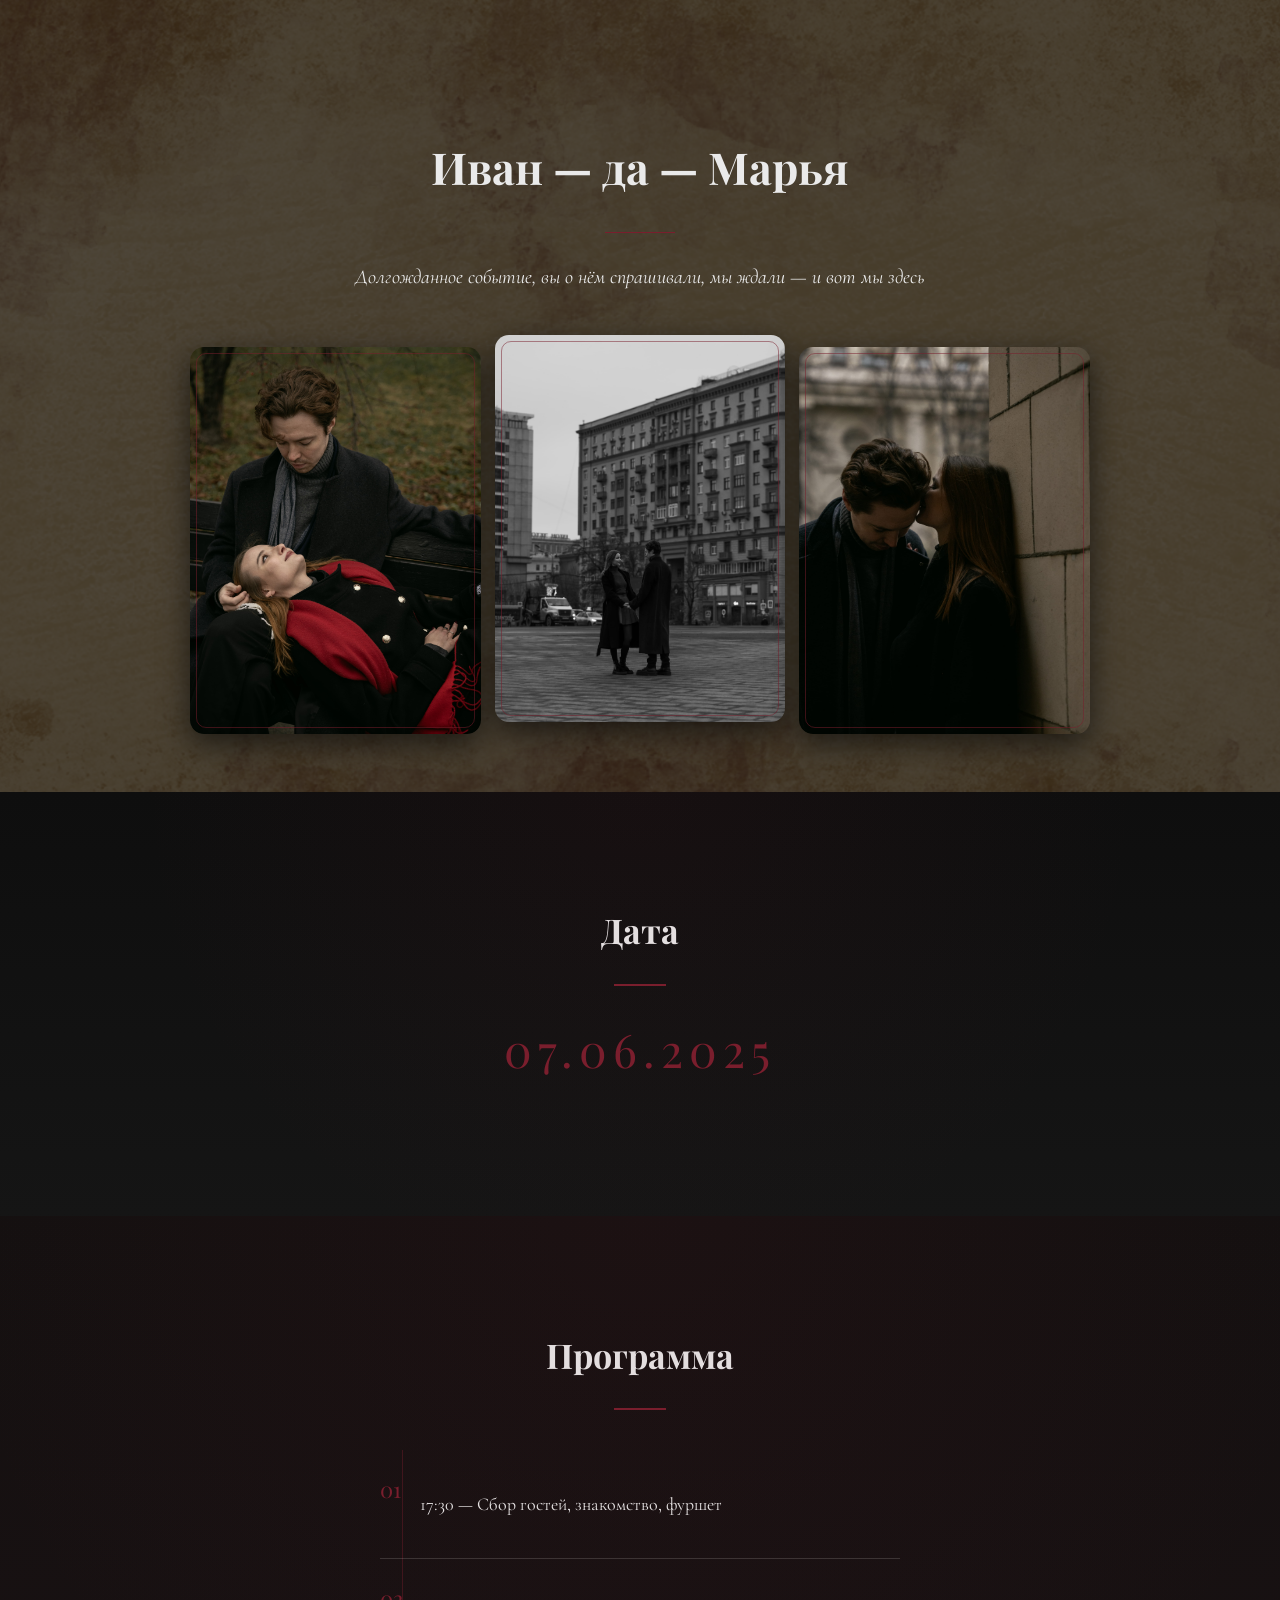
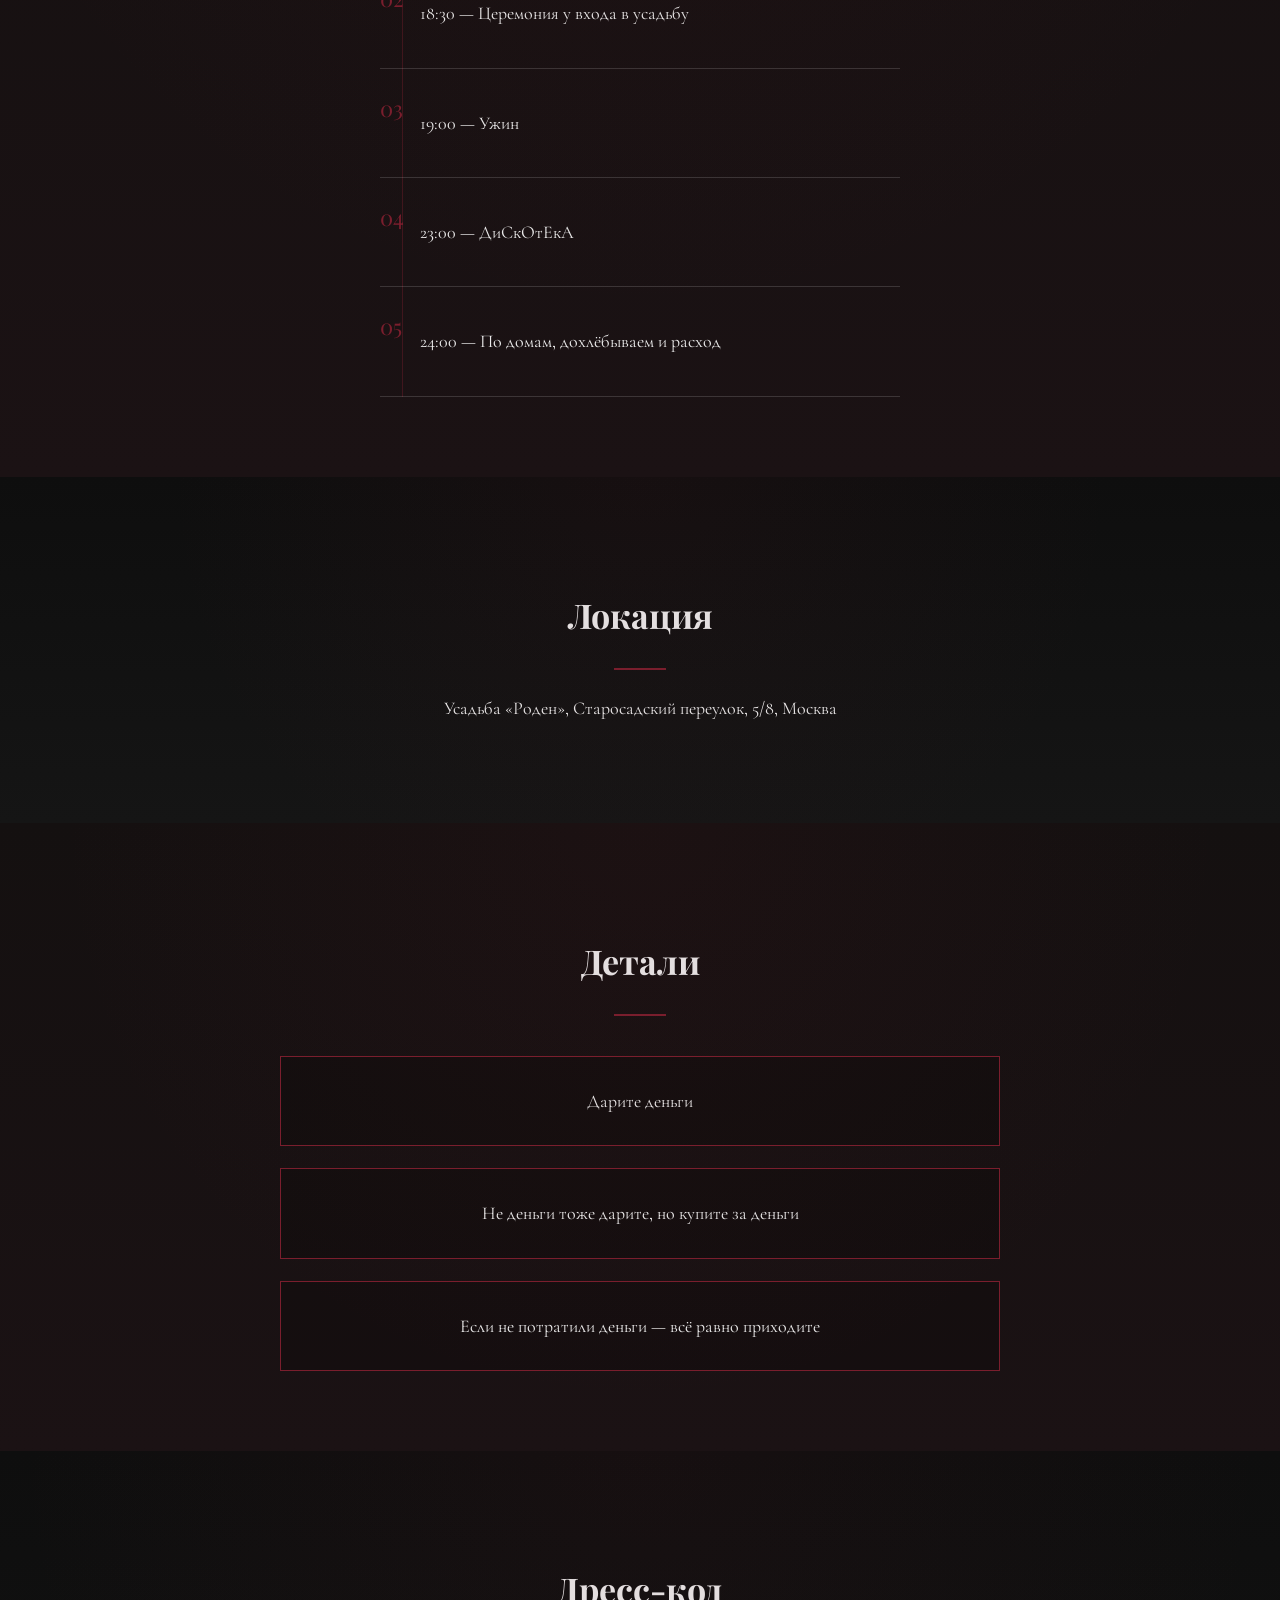
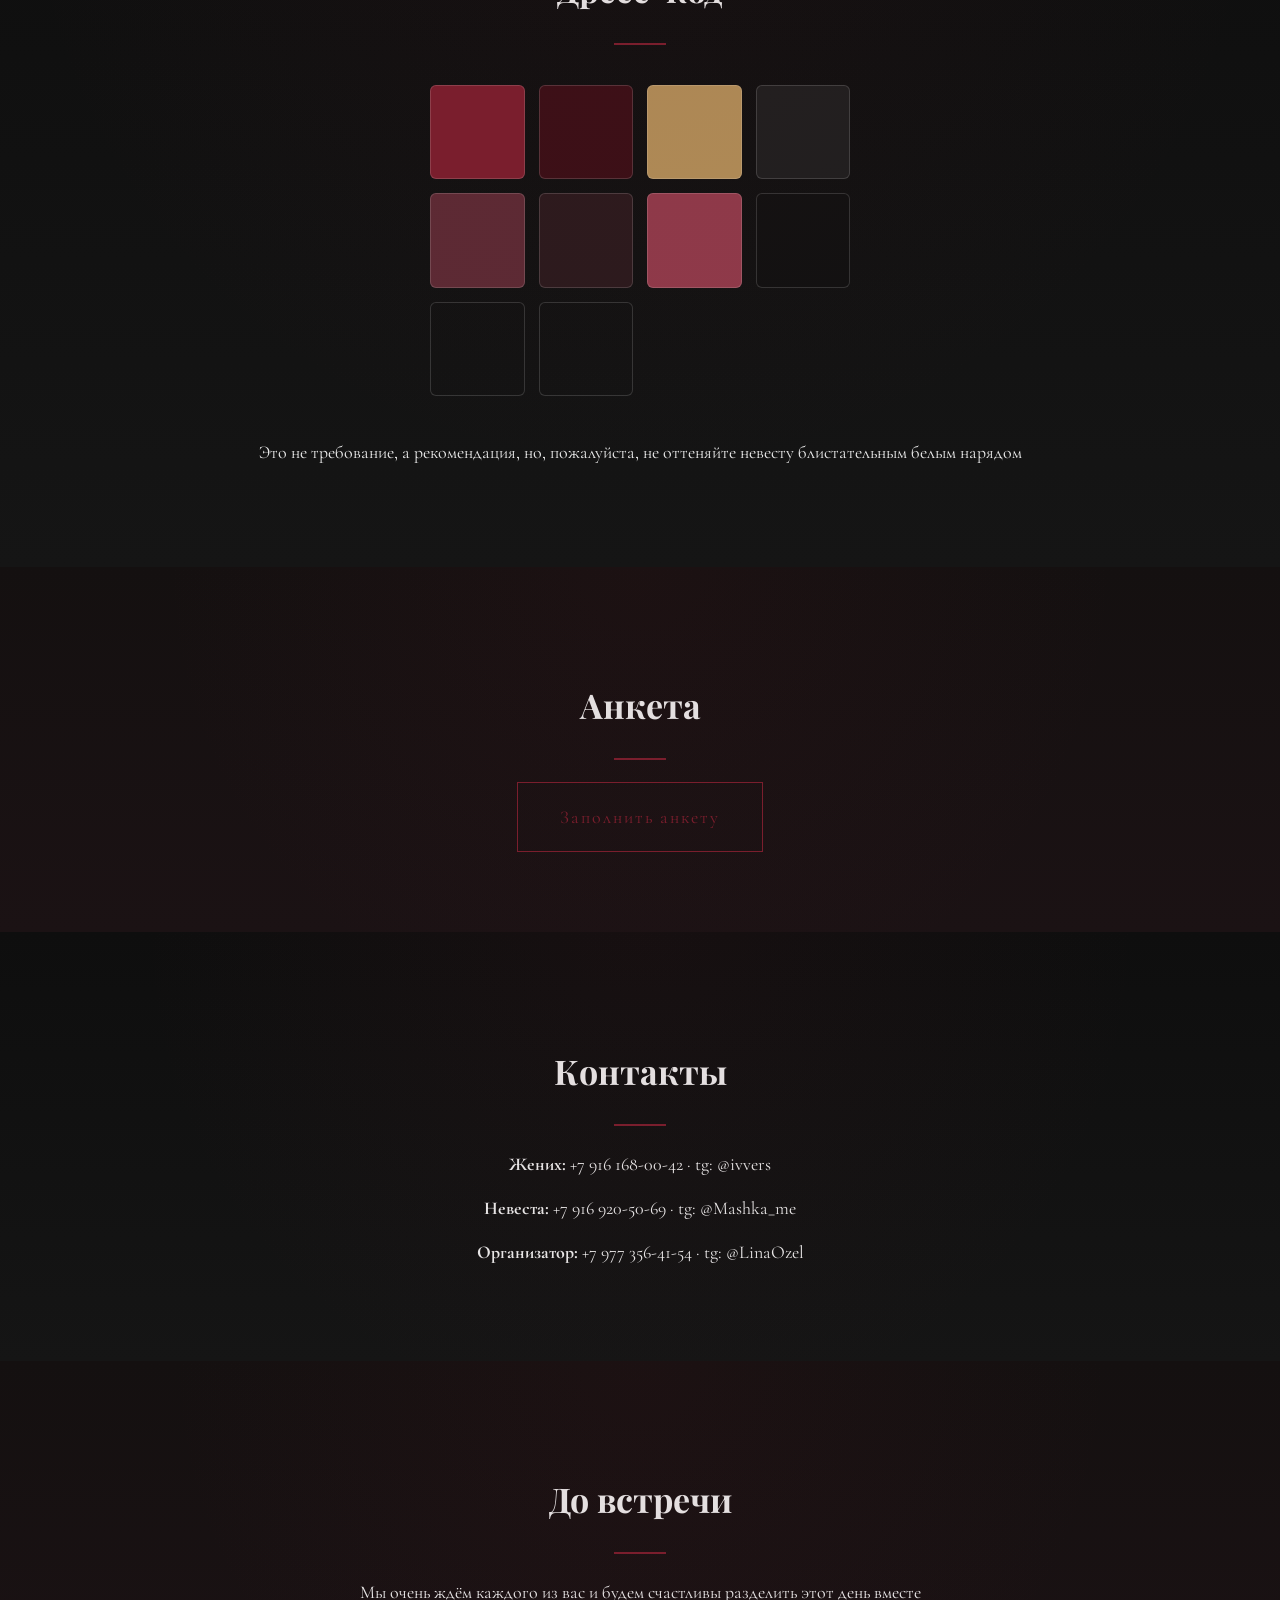
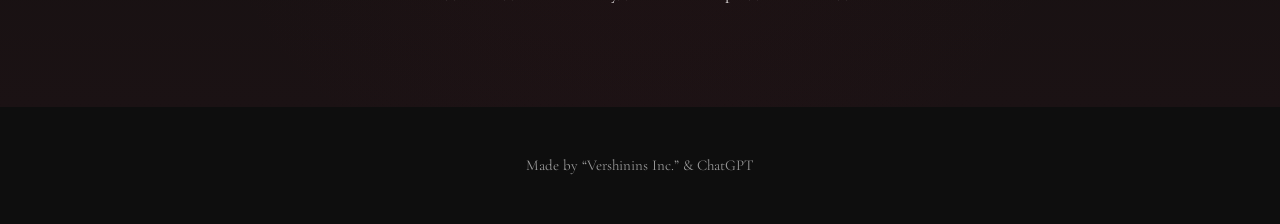
==== index.html @ d61369af "Update index.html" ====
<!DOCTYPE html>
<html lang="ru">
<head>
    <meta charset="UTF-8">
    <meta name="viewport" content="width=device-width, initial-scale=1.0">
    <title>Свадьба</title>

    <link href="https://fonts.googleapis.com/css2?family=Playfair+Display:wght@400;500;600&family=Cormorant+Garamond:wght@300;400;500&display=swap" rel="stylesheet">
    <link rel="stylesheet" href="style.css">
</head>
<body>

<!-- ШАПКА -->
<section class="hero">
    <div class="hero-overlay"></div>

    <div class="hero-content">
        <h1>Иван — да — Марья</h1>
        <div class="divider"></div>
        <p class="subtitle">
            Долгожданное событие, вы о нём спрашивали, мы ждали — и вот мы здесь
        </p>

        <div class="hero-photos">
            <div class="photo-frame"><img src="images/photo1.jpg" alt=""></div>
            <div class="photo-frame"><img src="images/photo2.jpg" alt=""></div>
            <div class="photo-frame"><img src="images/photo3.jpg" alt=""></div>
        </div>
    </div>
</section>

<!-- 1. ДАТА -->
<section class="section reveal">
    <div class="container">
        <h2>Дата</h2>
        <p class="date-value">07.06.2025</p>
    </div>
</section>

<!-- 2. ПРОГРАММА -->
<section class="section dark reveal">
    <div class="container">
        <h2>Программа</h2>

        <ul class="program">
            <li><span>01</span><p>17:30 — Сбор гостей, знакомство, фуршет</p></li>
            <li><span>02</span><p>18:30 — Церемония у входа в усадьбу</p></li>
            <li><span>03</span><p>19:00 — Ужин</p></li>
            <li><span>04</span><p>23:00 — ДиСкОтЕкА</p></li>
            <li><span>05</span><p>24:00 — По домам, дохлёбываем и расход</p></li>
        </ul>
    </div>
</section>

<!-- 3. ЛОКАЦИЯ -->
<section class="section reveal">
    <div class="container">
        <h2>Локация</h2>
        <p>Усадьба «Роден», Старосадский переулок, 5/8, Москва</p>
    </div>
</section>

<!-- 4. ДЕТАЛИ -->
<section class="section dark reveal">
    <div class="container">
        <h2>Детали</h2>

        <div class="details">
            <div class="detail-item">Дарите деньги</div>
            <div class="detail-item">Не деньги тоже дарите, но купите за деньги</div>
            <div class="detail-item">Если не потратили деньги — всё равно приходите</div>
        </div>
    </div>
</section>

<!-- 5. ДРЕСС-КОД -->
<section class="section reveal">
    <div class="container">
        <h2>Дресс-код</h2>

        <div class="dresscode">
            <div class="color"></div><div class="color"></div>
            <div class="color"></div><div class="color"></div>
            <div class="color"></div><div class="color"></div>
            <div class="color"></div><div class="color"></div>
	    <div class="color"></div><div class="color"></div>
        </div>

        <p>Это не требование, а рекомендация, но, пожалуйста, не оттеняйте невесту блистательным белым нарядом</p>
    </div>
</section>

<!-- 6. АНКЕТА -->
<section class="section dark reveal">
    <div class="container">
        <h2>Анкета</h2>
        <a href="https://forms.gle/m62s1GfyEQEuGTxV6" class="button" target="_blank">
            Заполнить анкету
        </a>
    </div>
</section>

<!-- 7. КОНТАКТЫ -->
<section class="section reveal">
    <div class="container">
        <h2>Контакты</h2>
        <div class="contacts">
            <p><strong>Жених:</strong> +7 916 168-00-42 · tg: @ivvers</p>
            <p><strong>Невеста:</strong> +7 916 920-50-69 · tg: @Mashka_me</p>
            <p><strong>Организатор:</strong> +7 977 356-41-54 · tg: @LinaOzel</p>
        </div>
    </div>
</section>

<!-- 8. ДО ВСТРЕЧИ -->
<section class="section dark reveal">
    <div class="container">
        <h2>До встречи</h2>
        <p>Мы очень ждём каждого из вас и будем счастливы разделить этот день вместе</p>
    </div>
</section>

<footer>
    <p>Made by “Vershinins Inc.” & ChatGPT</p>
</footer>

<script>
const reveals = document.querySelectorAll('.reveal');

const observer = new IntersectionObserver(entries => {
    entries.forEach(entry => {
        if (entry.isIntersecting) {
            entry.target.classList.add('active');
        }
    });
}, { threshold: 0.15 });

reveals.forEach(el => observer.observe(el));
</script>

<audio id="bg-music" loop>
    <source src="music/theme.mp3" type="audio/mpeg">
</audio>

<script>
const music = document.getElementById('bg-music');

if (sessionStorage.getItem('playMusic') === 'yes') {
    music.volume = 0;
    music.play().then(() => {
        let v = 0;
        const fade = setInterval(() => {
            v += 0.05;
            music.volume = Math.min(v, 0.6);
            if (v >= 0.6) clearInterval(fade);
        }, 200);
    }).catch(() => {});
}
</script>

</body>
</html>
---- style.css ----
/* =====================================================
   ОБЩЕЕ
===================================================== */

* {
    box-sizing: border-box;
}

html {
    scroll-behavior: smooth;
}

body {
    margin: 0;
    font-family: 'Cormorant Garamond', serif;
    background-color: #0e0e0e;
    color: #eaeaea;
    line-height: 1.8;
    font-size: 18px;
}

/* Центрирующий контейнер для всех секций */
.container {
    max-width: 900px;
    margin: 0 auto;
    padding: 0 12px;
    text-align: center;
}

/* =====================================================
   ШАПКА (HERO)
===================================================== */

.hero {
    position: relative;
    background: url("images/hero.png") center / cover no-repeat;
    padding: 90px 20px 70px;
    text-align: center;
}

.hero-overlay {
    position: absolute;
    inset: 0;
    background: rgba(0,0,0,0.65);
}

.hero-content {
    position: relative;
    max-width: 900px;
    margin: 0 auto;
    animation: fadeUp 1.2s ease forwards;
}

.hero h1 {
    font-family: 'Playfair Display', serif;
    font-size: 44px;
    margin-bottom: 12px;
}

.subtitle {
    font-style: italic;
    font-size: 20px;
    max-width: 600px;
    margin: 0 auto;
}

.divider {
    width: 70px;
    height: 1px;
    background-color: #7a1e2d;
    margin: 26px auto;
}

@keyframes fadeUp {
    from {
        opacity: 0;
        transform: translateY(18px);
    }
    to {
        opacity: 1;
        transform: translateY(0);
    }
}

/* =====================================================
   ФОТО В ШАПКЕ
===================================================== */

.hero-photos {
    display: grid;
    grid-template-columns: repeat(3, 1fr);
    gap: 14px;
    margin-top: 40px;
}

.photo-frame {
    position: relative;
    aspect-ratio: 3 / 4;
    overflow: hidden;
    border-radius: 14px;
    box-shadow: 0 10px 30px rgba(0,0,0,0.6);
}

.photo-frame img {
    position: absolute;
    inset: 0;
    width: 100%;
    height: 100%;
    object-fit: cover;
}

.photo-frame::after {
    content: "";
    position: absolute;
    inset: 6px;
    border: 1px solid rgba(122,30,45,0.5);
    border-radius: 10px;
}

.hero-photos .photo-frame:nth-child(1),
.hero-photos .photo-frame:nth-child(3) {
    transform: translateY(12px);
}

/* =====================================================
   СЕКЦИИ
===================================================== */

.section {
    position: relative;
    padding: 80px 20px;
    background: linear-gradient(
        180deg,
        #0e0e0e 0%,
        #151515 100%
    );
    overflow: hidden;
}

.section.dark {
    background: linear-gradient(
        180deg,
        #141010 0%,
        #1b1214 100%
    );
}

.section::after {
    content: "";
    position: absolute;
    inset: 0;
    background: radial-gradient(
        circle at top,
        rgba(122,30,45,0.08),
        transparent 65%
    );
    pointer-events: none;
}

.section h2 {
    font-family: 'Playfair Display', serif;
    font-size: 34px;
    margin-bottom: 10px;
}

.section h2::after {
    content: "";
    display: block;
    width: 52px;
    height: 2px;
    background-color: #7a1e2d;
    margin: 22px auto;
}

/* =====================================================
   ДАТА
===================================================== */

.date-value {
    font-family: 'Playfair Display', serif;
    font-size: 46px;
    letter-spacing: 6px;
    color: #7a1e2d;
    margin-top: 20px;
}

/* =====================================================
   ПРОГРАММА
===================================================== */

.program {
    list-style: none;
    padding: 0;
    max-width: 520px;
    margin: 40px auto 0;
    position: relative;
}

.program::before {
    content: "";
    position: absolute;
    left: 22px;
    top: 0;
    bottom: 0;
    width: 1px;
    background-color: rgba(122,30,45,0.4);
}

.program li {
    display: flex;
    gap: 20px;
    padding: 20px 0 20px 40px;
    border-bottom: 1px solid rgba(255,255,255,0.15);
    position: relative;
}

.program span {
    position: absolute;
    left: 0;
    color: #7a1e2d;
    font-family: 'Playfair Display', serif;
    font-size: 22px;
}

/* =====================================================
   ДЕТАЛИ
===================================================== */

.details {
    display: grid;
    gap: 22px;
    max-width: 720px;
    margin: 40px auto 0;
}

.detail-item {
    padding: 28px;
    border: 1px solid #7a1e2d;
    background: rgba(0,0,0,0.2);
}

/* =====================================================
   ДРЕСС-КОД
===================================================== */

.dresscode {
    display: grid;
    grid-template-columns: repeat(4, 1fr);
    gap: 14px;
    max-width: 420px;
    margin: 40px auto;
}

.color {
    aspect-ratio: 1 / 1;
    border-radius: 6px;
    box-shadow: inset 0 0 0 1px rgba(255,255,255,0.15);
}

.color:nth-child(1) { background: #7a1e2d; }
.color:nth-child(2) { background: #3a0f16; }
.color:nth-child(3) { background: #b08d57; }
.color:nth-child(4) { background: #1f1f1f; }
.color:nth-child(5) { background: #5c2a34; }
.color:nth-child(6) { background: #2b1a1d; }
.color:nth-child(7) { background: #8f3a4a; }
.color:nth-child(8) { background: #111111; }

/* =====================================================
   КНОПКА
===================================================== */

.button {
    display: inline-block;
    padding: 18px 42px;
    border: 1px solid #7a1e2d;
    color: #7a1e2d;
    text-decoration: none;
    letter-spacing: 2px;
    transition: all 0.3s ease;
}

.button:hover {
    background-color: #7a1e2d;
    color: #0e0e0e;
}

/* =====================================================
   КОНТАКТЫ И ПОДВАЛ
===================================================== */

.contacts p {
    margin: 12px 0;
}

footer {
    padding: 30px;
    font-size: 15px;
    color: #999;
    text-align: center;
}

/* =====================================================
   АНИМАЦИИ ПРИ ПРОКРУТКЕ
===================================================== */

.reveal {
    opacity: 0;
    transform: translateY(24px);
    transition: opacity 0.8s ease, transform 0.8s ease;
}

.reveal.active {
    opacity: 1;
    transform: translateY(0);
}

/* =====================================================
   МОБИЛЬНАЯ ВЕРСИЯ
===================================================== */

@media (max-width: 768px) {

    body {
        font-size: 19px;
    }

    .hero {
        padding: 70px 16px 50px;
    }

    .hero h1 {
        font-size: 34px;
    }

    .subtitle {
        font-size: 19px;
    }

    .hero-photos {
        grid-template-columns: 1fr;
    }

    .section {
        padding: 60px 16px;
    }

    .dresscode {
        grid-template-columns: repeat(2, 1fr);
    }

    .date-value {
        font-size: 38px;
        letter-spacing: 4px;
    }
}
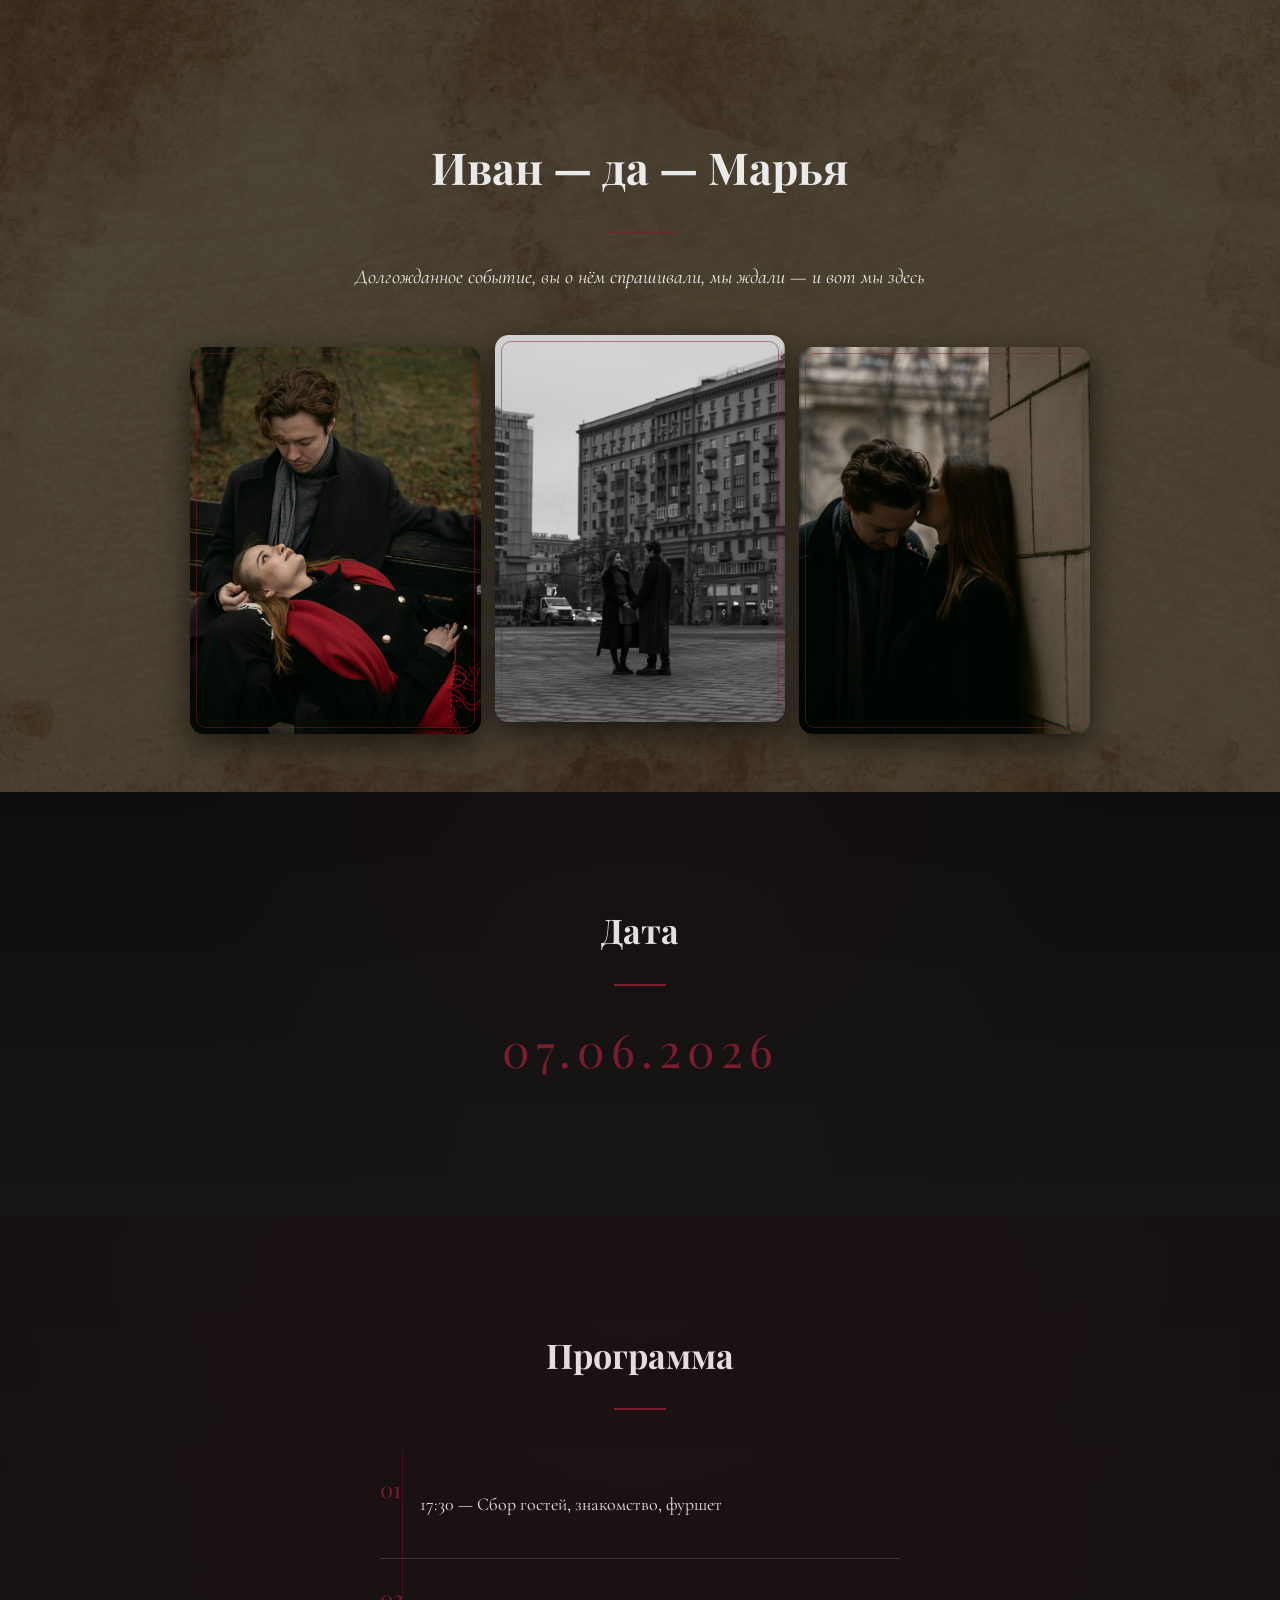
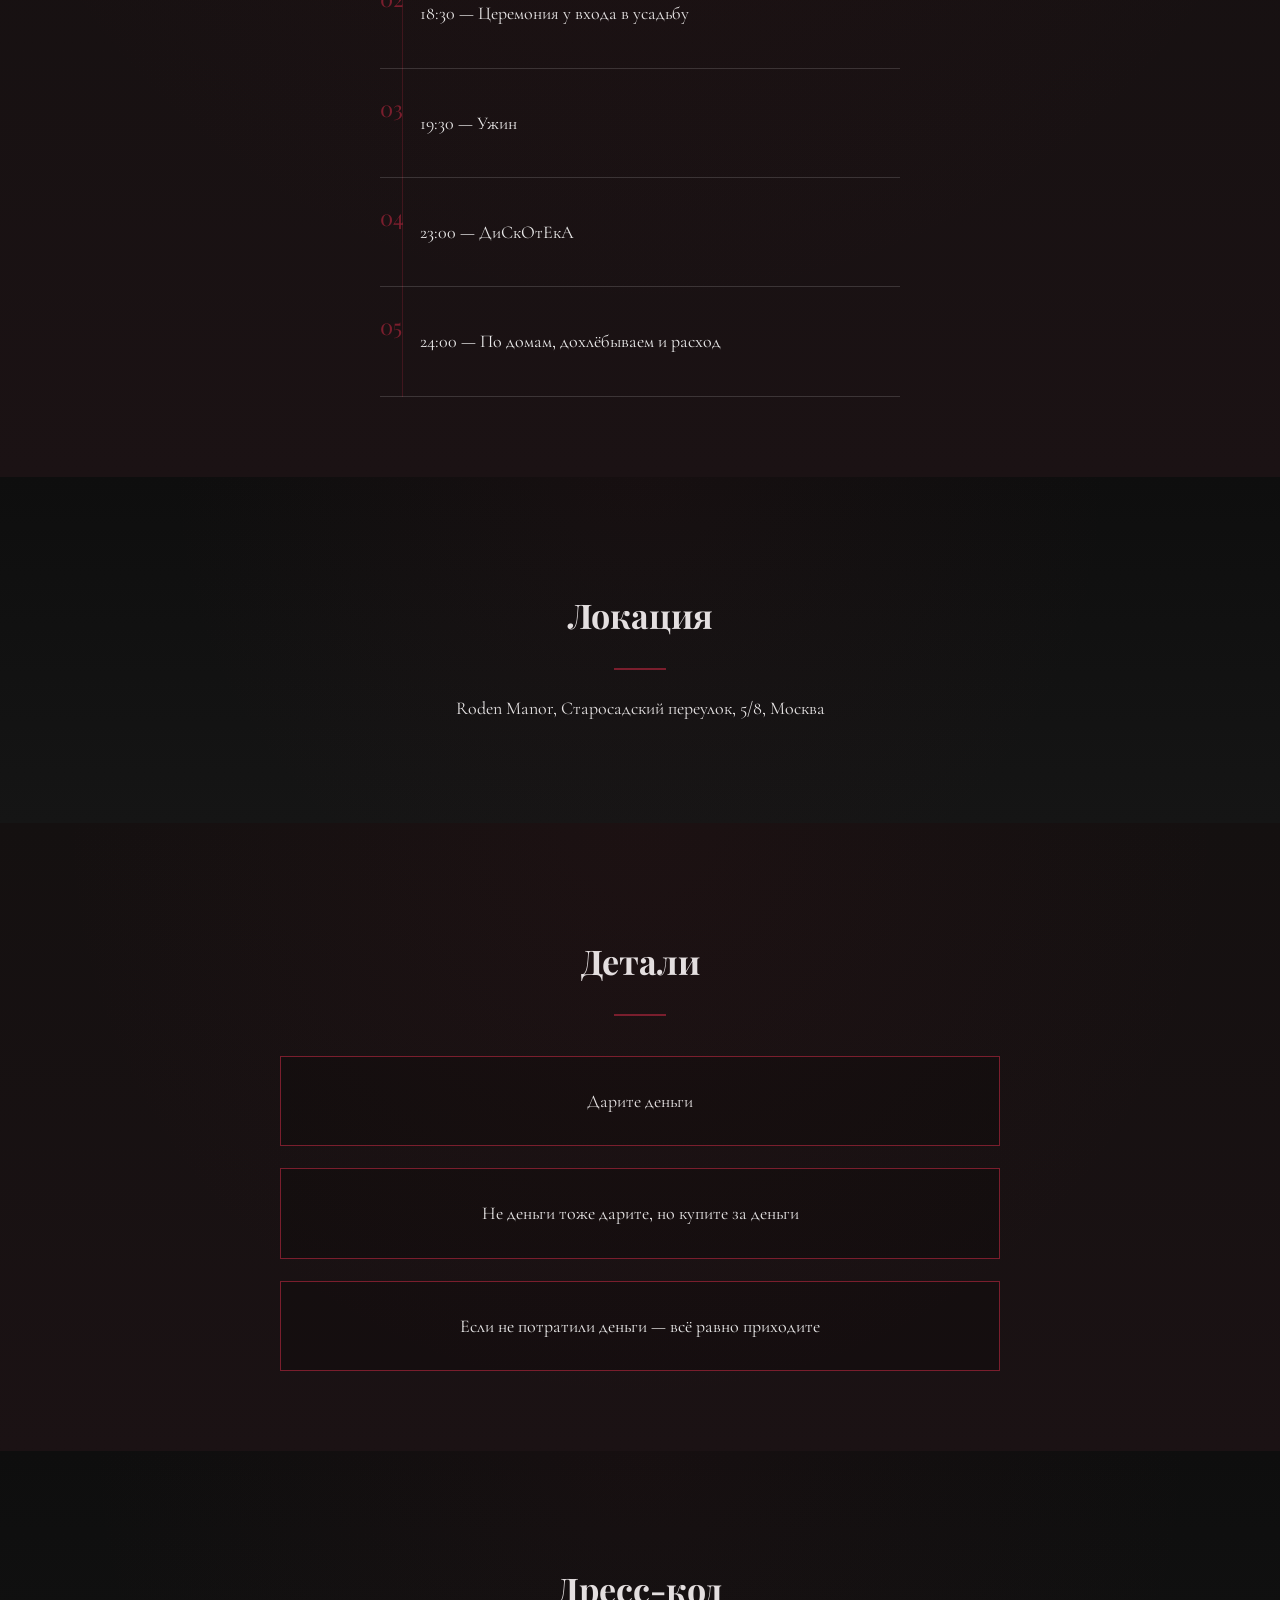
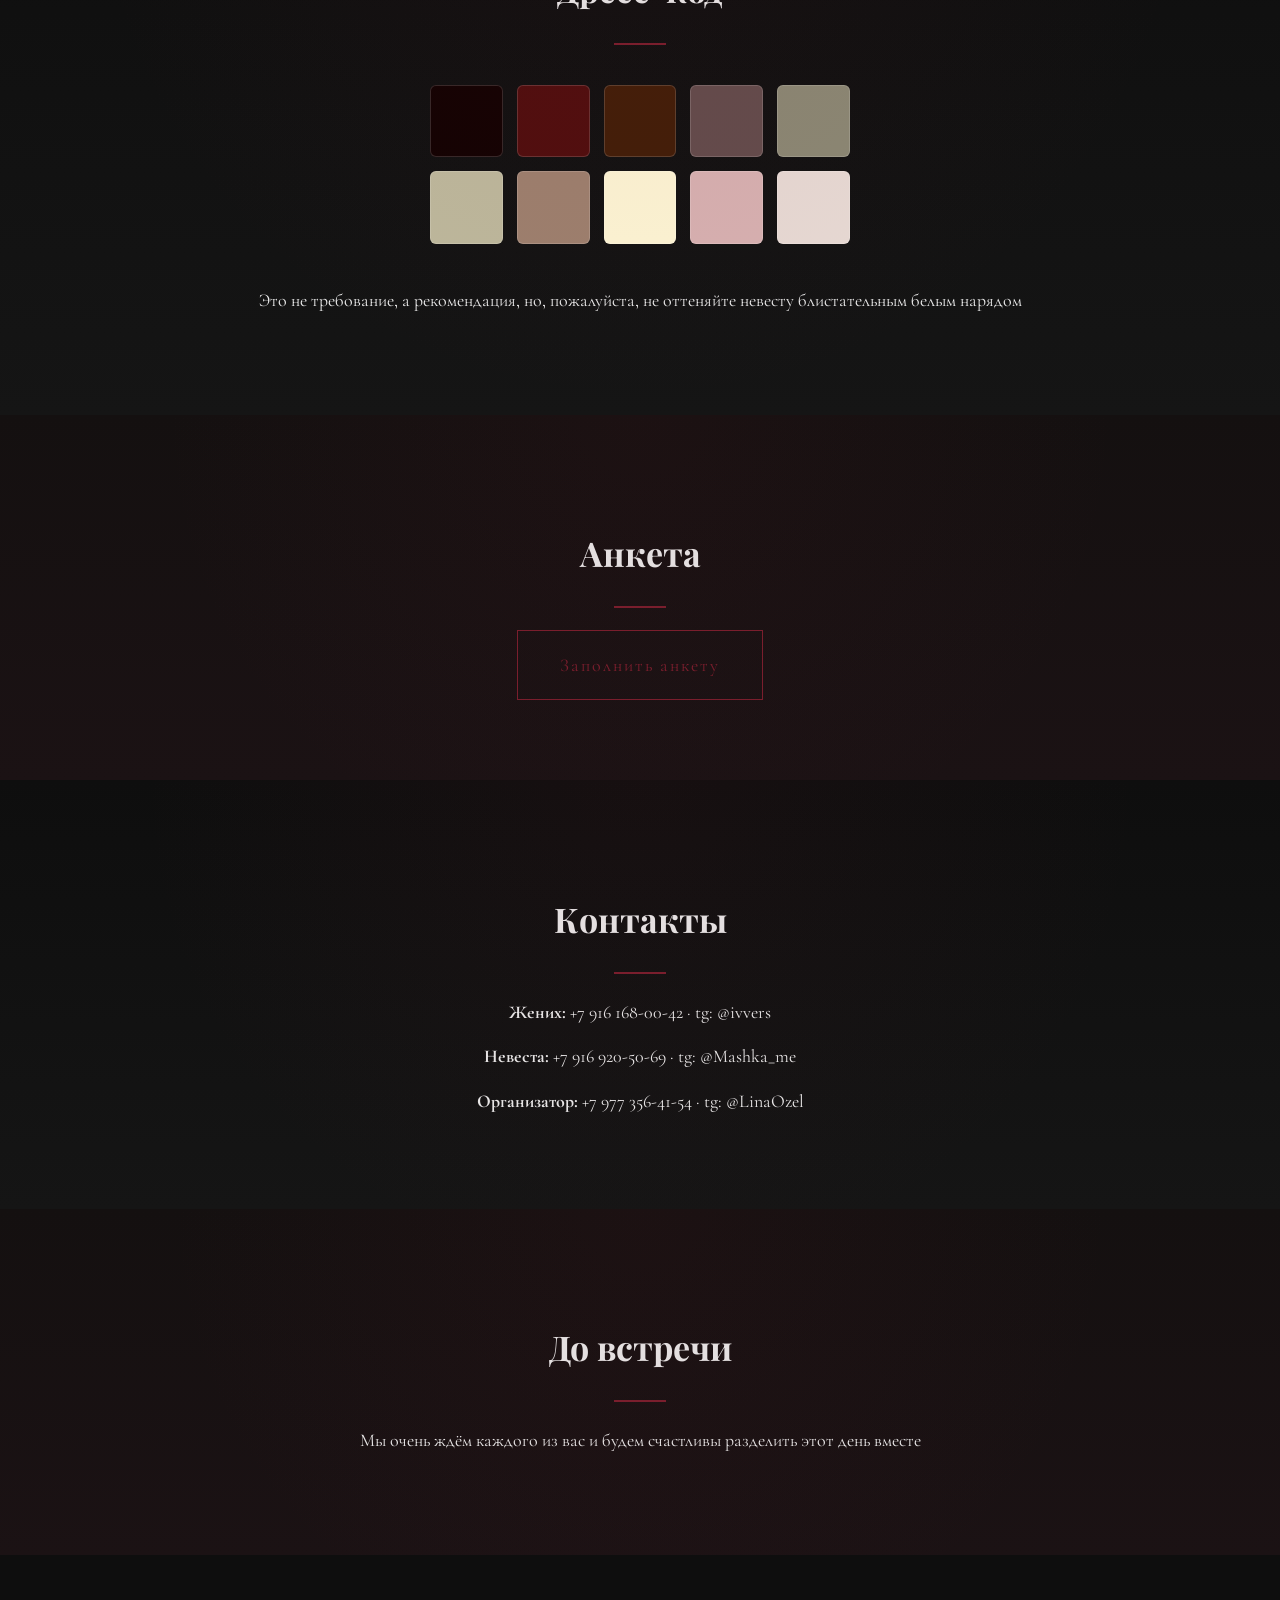
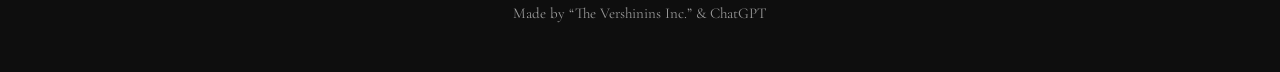
==== commit 38f1db2b: "Update index.html" ====
--- a/index.html
+++ b/index.html
@@ -33,7 +33,7 @@
 <section class="section reveal">
     <div class="container">
         <h2>Дата</h2>
-        <p class="date-value">07.06.2025</p>
+        <p class="date-value">07.06.2026</p>
     </div>
 </section>
 
@@ -45,7 +45,7 @@
         <ul class="program">
             <li><span>01</span><p>17:30 — Сбор гостей, знакомство, фуршет</p></li>
             <li><span>02</span><p>18:30 — Церемония у входа в усадьбу</p></li>
-            <li><span>03</span><p>19:00 — Ужин</p></li>
+            <li><span>03</span><p>19:30 — Ужин</p></li>
             <li><span>04</span><p>23:00 — ДиСкОтЕкА</p></li>
             <li><span>05</span><p>24:00 — По домам, дохлёбываем и расход</p></li>
         </ul>
@@ -56,7 +56,7 @@
 <section class="section reveal">
     <div class="container">
         <h2>Локация</h2>
-        <p>Усадьба «Роден», Старосадский переулок, 5/8, Москва</p>
+        <p>Roden Manor, Старосадский переулок, 5/8, Москва</p>
     </div>
 </section>
 
@@ -83,7 +83,7 @@
             <div class="color"></div><div class="color"></div>
             <div class="color"></div><div class="color"></div>
             <div class="color"></div><div class="color"></div>
-	    <div class="color"></div><div class="color"></div>
+	    	<div class="color"></div><div class="color"></div>
         </div>
 
         <p>Это не требование, а рекомендация, но, пожалуйста, не оттеняйте невесту блистательным белым нарядом</p>
@@ -121,7 +121,7 @@
 </section>
 
 <footer>
-    <p>Made by “Vershinins Inc.” & ChatGPT</p>
+    <p>Made by “The Vershinins Inc.” & ChatGPT</p>
 </footer>
 
 <script>
@@ -160,3 +160,4 @@
 
 </body>
 </html>
+
--- a/style.css
+++ b/style.css
@@ -245,7 +245,7 @@
 
 .dresscode {
     display: grid;
-    grid-template-columns: repeat(4, 1fr);
+    grid-template-columns: repeat(5, 1fr);
     gap: 14px;
     max-width: 420px;
     margin: 40px auto;
@@ -257,14 +257,16 @@
     box-shadow: inset 0 0 0 1px rgba(255,255,255,0.15);
 }
 
-.color:nth-child(1) { background: #7a1e2d; }
-.color:nth-child(2) { background: #3a0f16; }
-.color:nth-child(3) { background: #b08d57; }
-.color:nth-child(4) { background: #1f1f1f; }
-.color:nth-child(5) { background: #5c2a34; }
-.color:nth-child(6) { background: #2b1a1d; }
-.color:nth-child(7) { background: #8f3a4a; }
-.color:nth-child(8) { background: #111111; }
+.color:nth-child(1) { background: #130202; }
+.color:nth-child(2) { background: #500E0E; }
+.color:nth-child(3) { background: #421E08; }
+.color:nth-child(4) { background: #634C4C; }
+.color:nth-child(5) { background: #8B8874; }
+.color:nth-child(6) { background: #BDB89C; }
+.color:nth-child(7) { background: #9D806E; }
+.color:nth-child(8) { background: #FDF5D4; }
+.color:nth-child(9) { background: #D7B1B1; }
+.color:nth-child(10) { background: #E7DAD4; }
 
 /* =====================================================
    КНОПКА
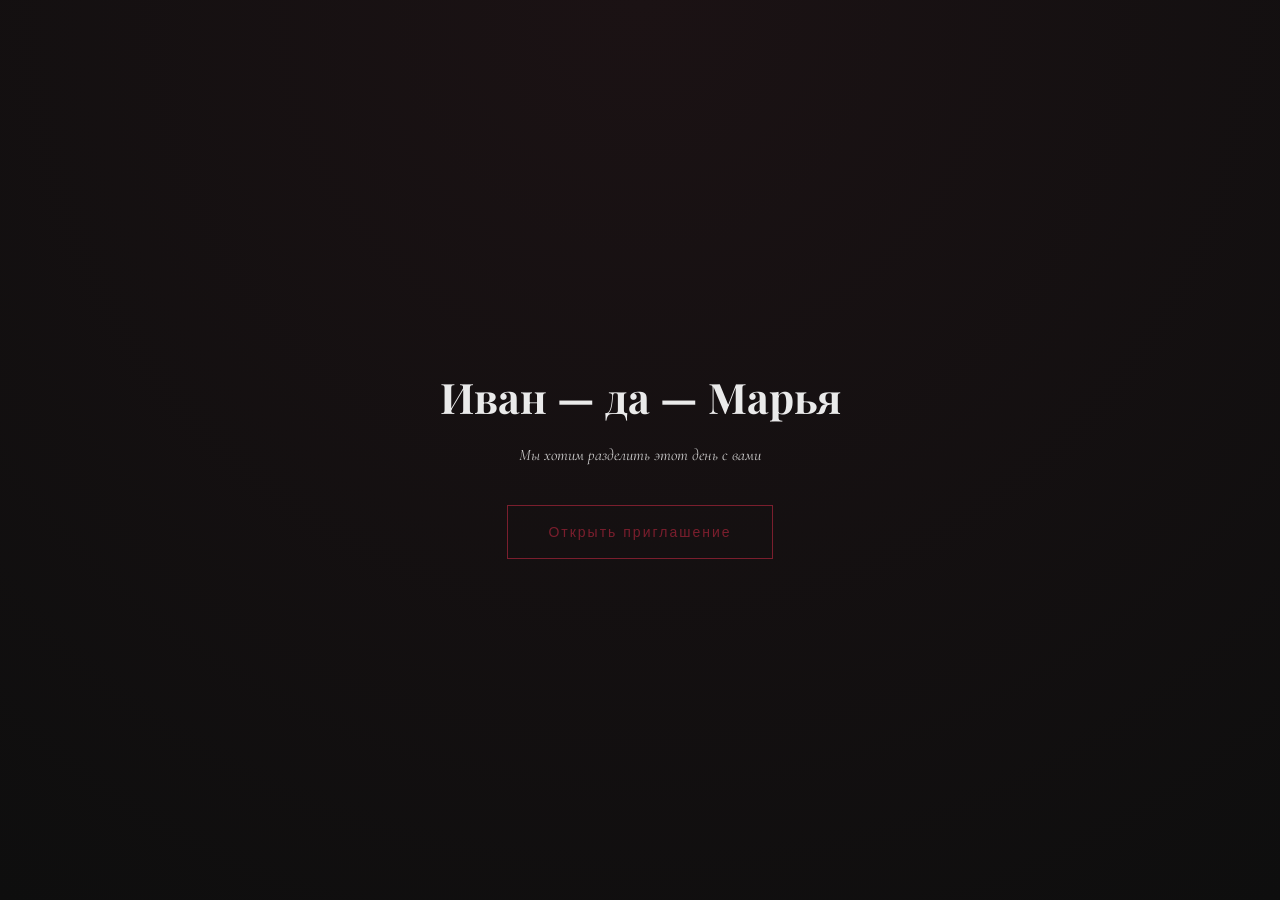
==== commit 474ba2b1: "Update and rename welcome.html to index.html" ====
--- a/index.html
+++ b/index.html
@@ -3,159 +3,74 @@
 <head>
     <meta charset="UTF-8">
     <meta name="viewport" content="width=device-width, initial-scale=1.0">
-    <title>Свадьба</title>
+    <title>Приглашение</title>
 
-    <link href="https://fonts.googleapis.com/css2?family=Playfair+Display:wght@400;500;600&family=Cormorant+Garamond:wght@300;400;500&display=swap" rel="stylesheet">
-    <link rel="stylesheet" href="style.css">
+    <link href="https://fonts.googleapis.com/css2?family=Playfair+Display:wght@500&family=Cormorant+Garamond:wght@400&display=swap" rel="stylesheet">
+
+    <style>
+        body {
+            margin: 0;
+            height: 100vh;
+            background: radial-gradient(circle at top, #1b1214, #0e0e0e);
+            color: #eaeaea;
+            font-family: 'Cormorant Garamond', serif;
+            display: flex;
+            align-items: center;
+            justify-content: center;
+            text-align: center;
+        }
+
+        .card {
+            animation: fadeUp 1.2s ease forwards;
+        }
+
+        h1 {
+            font-family: 'Playfair Display', serif;
+            font-size: 42px;
+            margin-bottom: 20px;
+        }
+
+        p {
+            font-style: italic;
+            margin-bottom: 40px;
+            opacity: 0.85;
+        }
+
+        button {
+            background: none;
+            border: 1px solid #7a1e2d;
+            color: #7a1e2d;
+            padding: 18px 40px;
+            font-size: 14px;
+            letter-spacing: 2px;
+            cursor: pointer;
+            transition: all 0.3s ease;
+        }
+
+        button:hover {
+            background: #7a1e2d;
+            color: #0e0e0e;
+        }
+
+        @keyframes fadeUp {
+            from { opacity: 0; transform: translateY(20px); }
+            to   { opacity: 1; transform: translateY(0); }
+        }
+    </style>
 </head>
 <body>
 
-<!-- ШАПКА -->
-<section class="hero">
-    <div class="hero-overlay"></div>
-
-    <div class="hero-content">
-        <h1>Иван — да — Марья</h1>
-        <div class="divider"></div>
-        <p class="subtitle">
-            Долгожданное событие, вы о нём спрашивали, мы ждали — и вот мы здесь
-        </p>
-
-        <div class="hero-photos">
-            <div class="photo-frame"><img src="images/photo1.jpg" alt=""></div>
-            <div class="photo-frame"><img src="images/photo2.jpg" alt=""></div>
-            <div class="photo-frame"><img src="images/photo3.jpg" alt=""></div>
-        </div>
-    </div>
-</section>
-
-<!-- 1. ДАТА -->
-<section class="section reveal">
-    <div class="container">
-        <h2>Дата</h2>
-        <p class="date-value">07.06.2026</p>
-    </div>
-</section>
-
-<!-- 2. ПРОГРАММА -->
-<section class="section dark reveal">
-    <div class="container">
-        <h2>Программа</h2>
-
-        <ul class="program">
-            <li><span>01</span><p>17:30 — Сбор гостей, знакомство, фуршет</p></li>
-            <li><span>02</span><p>18:30 — Церемония у входа в усадьбу</p></li>
-            <li><span>03</span><p>19:30 — Ужин</p></li>
-            <li><span>04</span><p>23:00 — ДиСкОтЕкА</p></li>
-            <li><span>05</span><p>24:00 — По домам, дохлёбываем и расход</p></li>
-        </ul>
-    </div>
-</section>
-
-<!-- 3. ЛОКАЦИЯ -->
-<section class="section reveal">
-    <div class="container">
-        <h2>Локация</h2>
-        <p>Roden Manor, Старосадский переулок, 5/8, Москва</p>
-    </div>
-</section>
-
-<!-- 4. ДЕТАЛИ -->
-<section class="section dark reveal">
-    <div class="container">
-        <h2>Детали</h2>
-
-        <div class="details">
-            <div class="detail-item">Дарите деньги</div>
-            <div class="detail-item">Не деньги тоже дарите, но купите за деньги</div>
-            <div class="detail-item">Если не потратили деньги — всё равно приходите</div>
-        </div>
-    </div>
-</section>
-
-<!-- 5. ДРЕСС-КОД -->
-<section class="section reveal">
-    <div class="container">
-        <h2>Дресс-код</h2>
-
-        <div class="dresscode">
-            <div class="color"></div><div class="color"></div>
-            <div class="color"></div><div class="color"></div>
-            <div class="color"></div><div class="color"></div>
-            <div class="color"></div><div class="color"></div>
-	    	<div class="color"></div><div class="color"></div>
-        </div>
-
-        <p>Это не требование, а рекомендация, но, пожалуйста, не оттеняйте невесту блистательным белым нарядом</p>
-    </div>
-</section>
-
-<!-- 6. АНКЕТА -->
-<section class="section dark reveal">
-    <div class="container">
-        <h2>Анкета</h2>
-        <a href="https://forms.gle/m62s1GfyEQEuGTxV6" class="button" target="_blank">
-            Заполнить анкету
-        </a>
-    </div>
-</section>
-
-<!-- 7. КОНТАКТЫ -->
-<section class="section reveal">
-    <div class="container">
-        <h2>Контакты</h2>
-        <div class="contacts">
-            <p><strong>Жених:</strong> +7 916 168-00-42 · tg: @ivvers</p>
-            <p><strong>Невеста:</strong> +7 916 920-50-69 · tg: @Mashka_me</p>
-            <p><strong>Организатор:</strong> +7 977 356-41-54 · tg: @LinaOzel</p>
-        </div>
-    </div>
-</section>
-
-<!-- 8. ДО ВСТРЕЧИ -->
-<section class="section dark reveal">
-    <div class="container">
-        <h2>До встречи</h2>
-        <p>Мы очень ждём каждого из вас и будем счастливы разделить этот день вместе</p>
-    </div>
-</section>
-
-<footer>
-    <p>Made by “The Vershinins Inc.” & ChatGPT</p>
-</footer>
+<div class="card">
+    <h1>Иван — да — Марья</h1>
+    <p>Мы хотим разделить этот день с вами</p>
+    <button id="enter">Открыть приглашение</button>
+</div>
 
 <script>
-const reveals = document.querySelectorAll('.reveal');
-
-const observer = new IntersectionObserver(entries => {
-    entries.forEach(entry => {
-        if (entry.isIntersecting) {
-            entry.target.classList.add('active');
-        }
-    });
-}, { threshold: 0.15 });
-
-reveals.forEach(el => observer.observe(el));
-</script>
-
-<audio id="bg-music" loop>
-    <source src="music/theme.mp3" type="audio/mpeg">
-</audio>
-
-<script>
-const music = document.getElementById('bg-music');
-
-if (sessionStorage.getItem('playMusic') === 'yes') {
-    music.volume = 0;
-    music.play().then(() => {
-        let v = 0;
-        const fade = setInterval(() => {
-            v += 0.05;
-            music.volume = Math.min(v, 0.6);
-            if (v >= 0.6) clearInterval(fade);
-        }, 200);
-    }).catch(() => {});
-}
+document.getElementById('enter').addEventListener('click', () => {
+    sessionStorage.setItem('playMusic', 'yes');
+    window.location.href = 'main.html';
+});
 </script>
 
 </body>
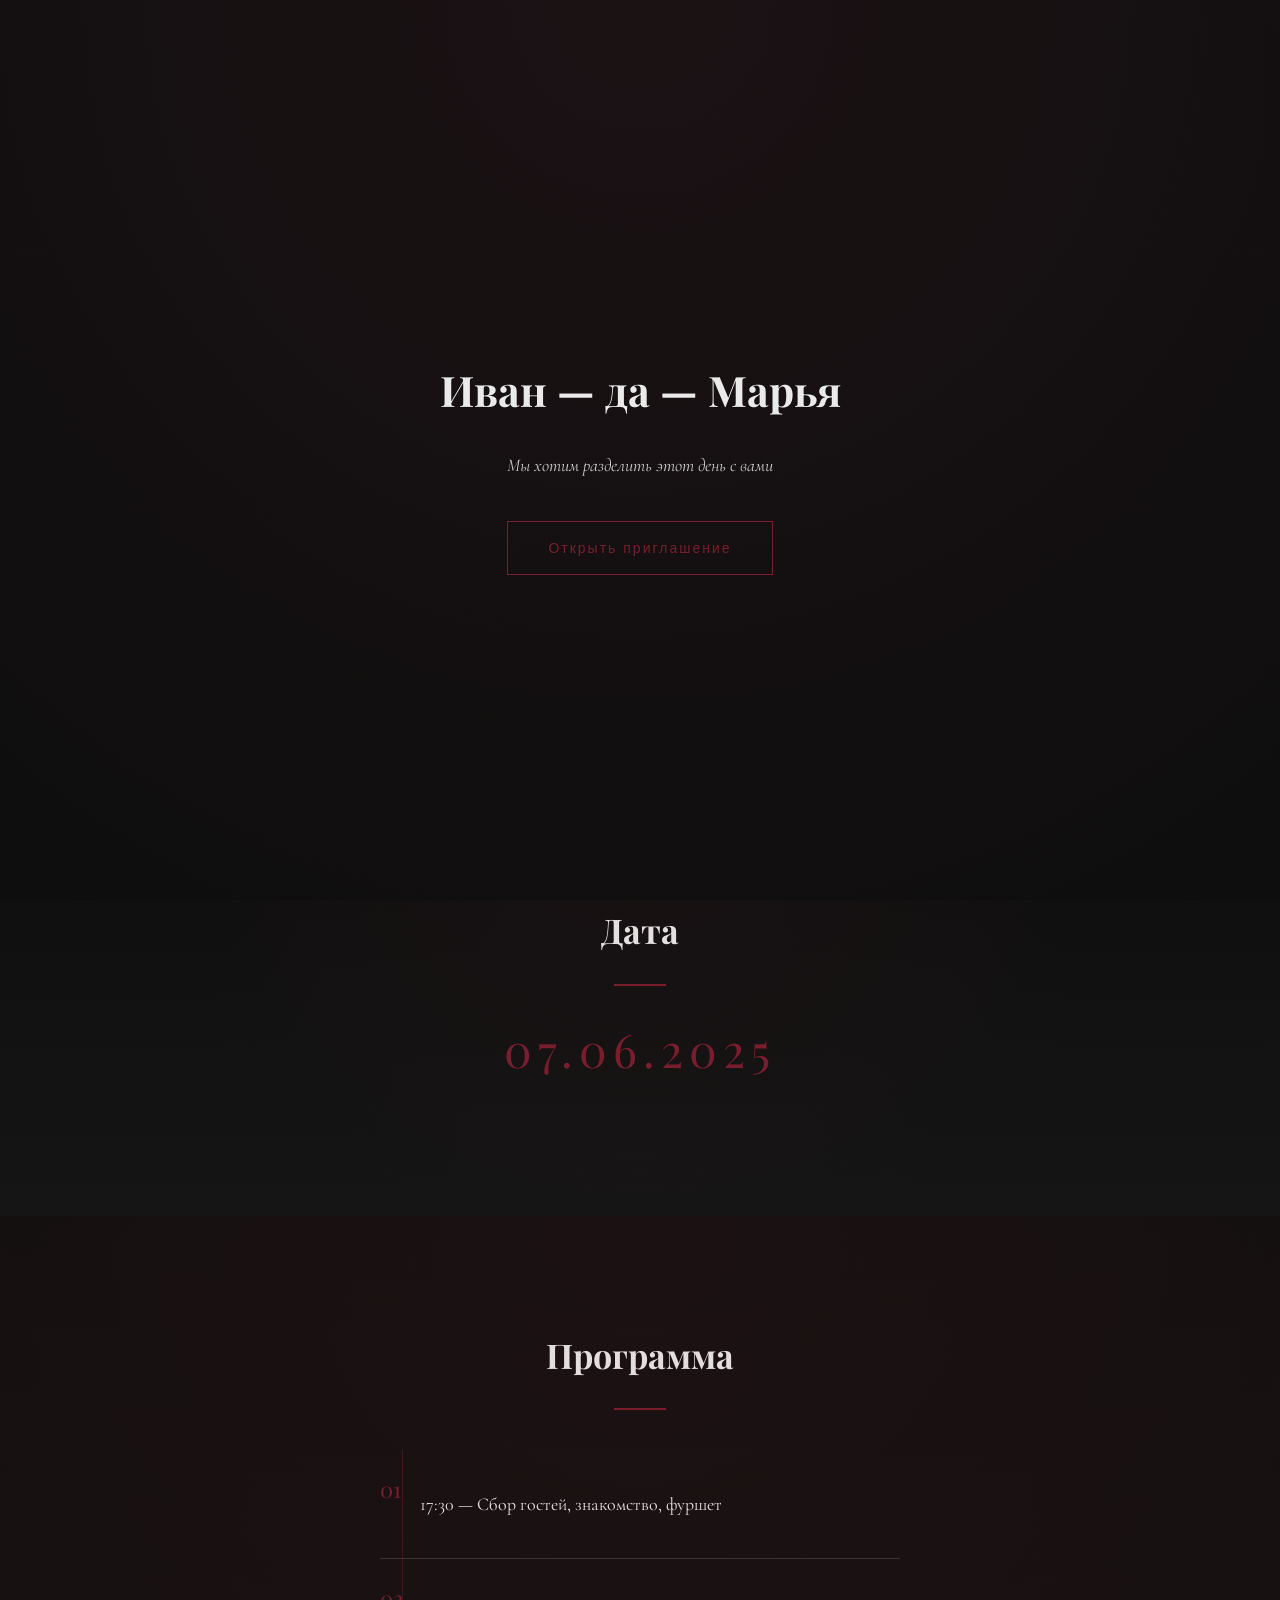
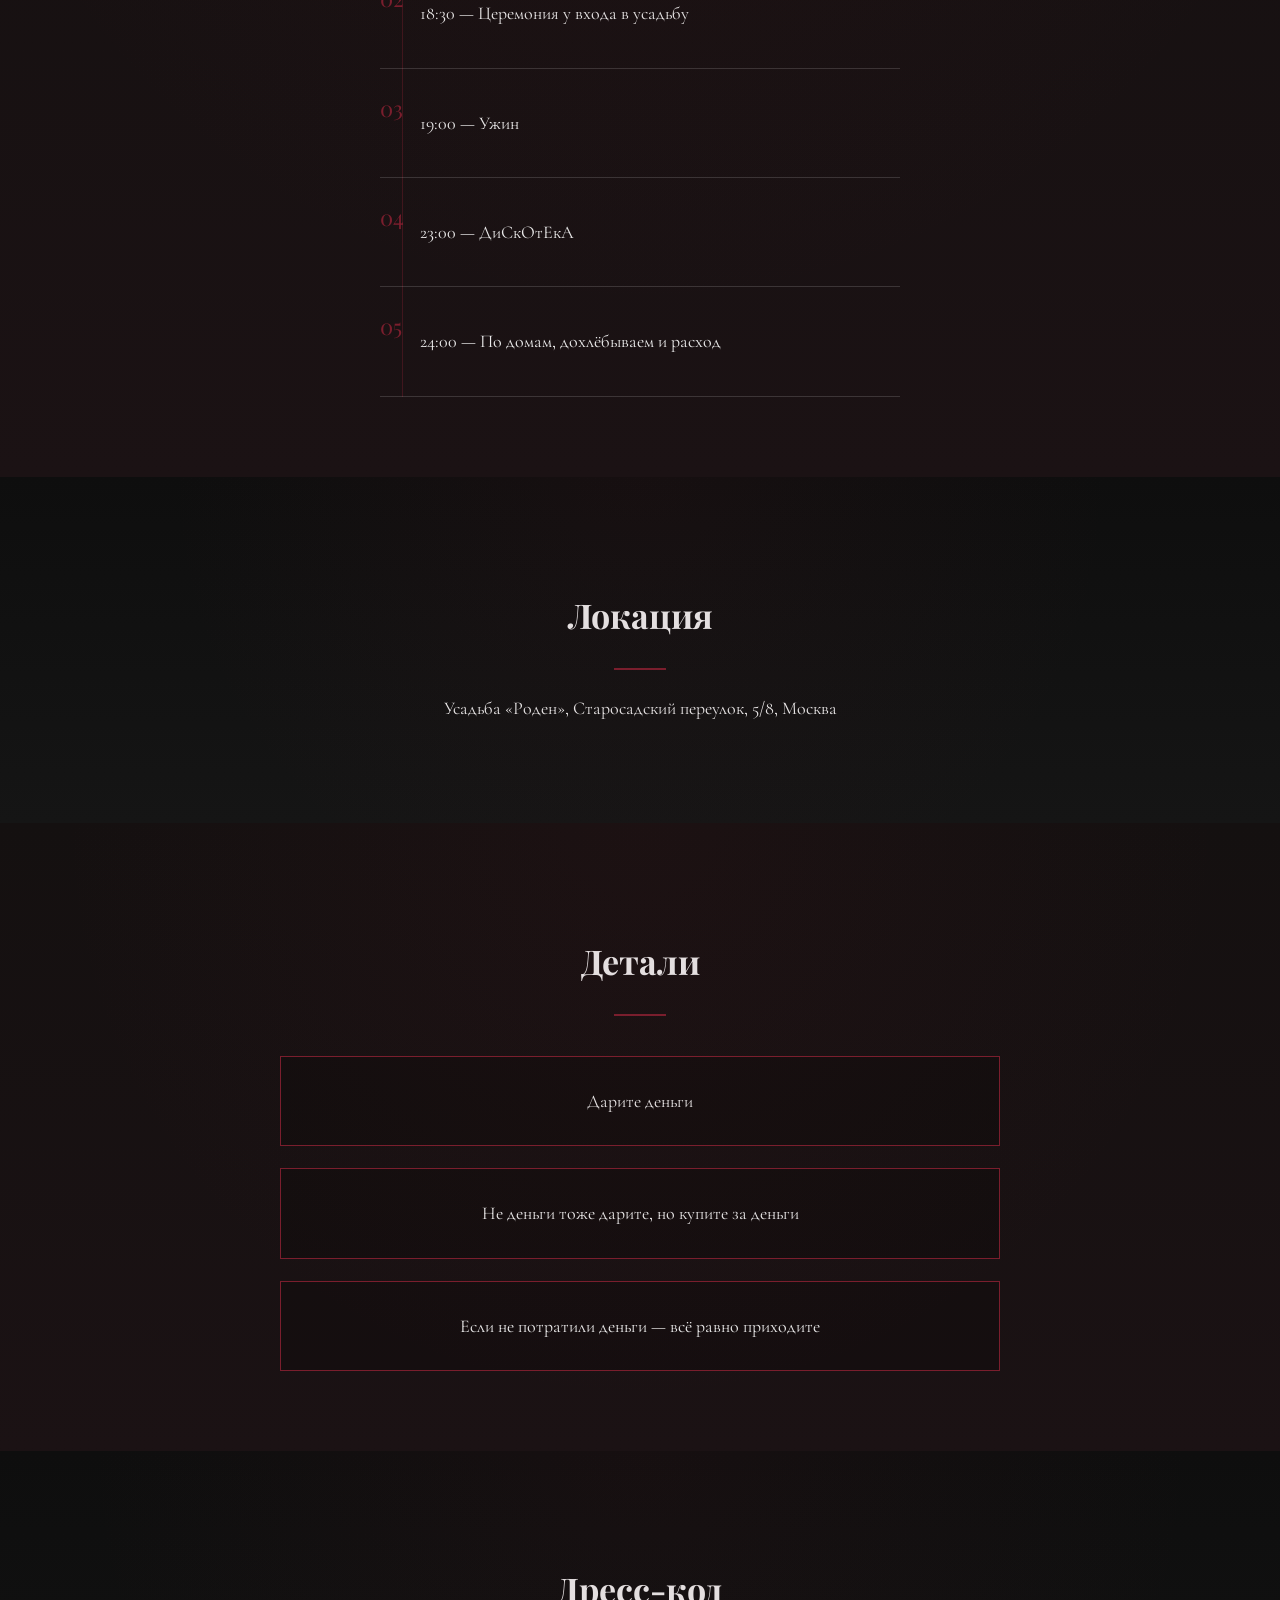
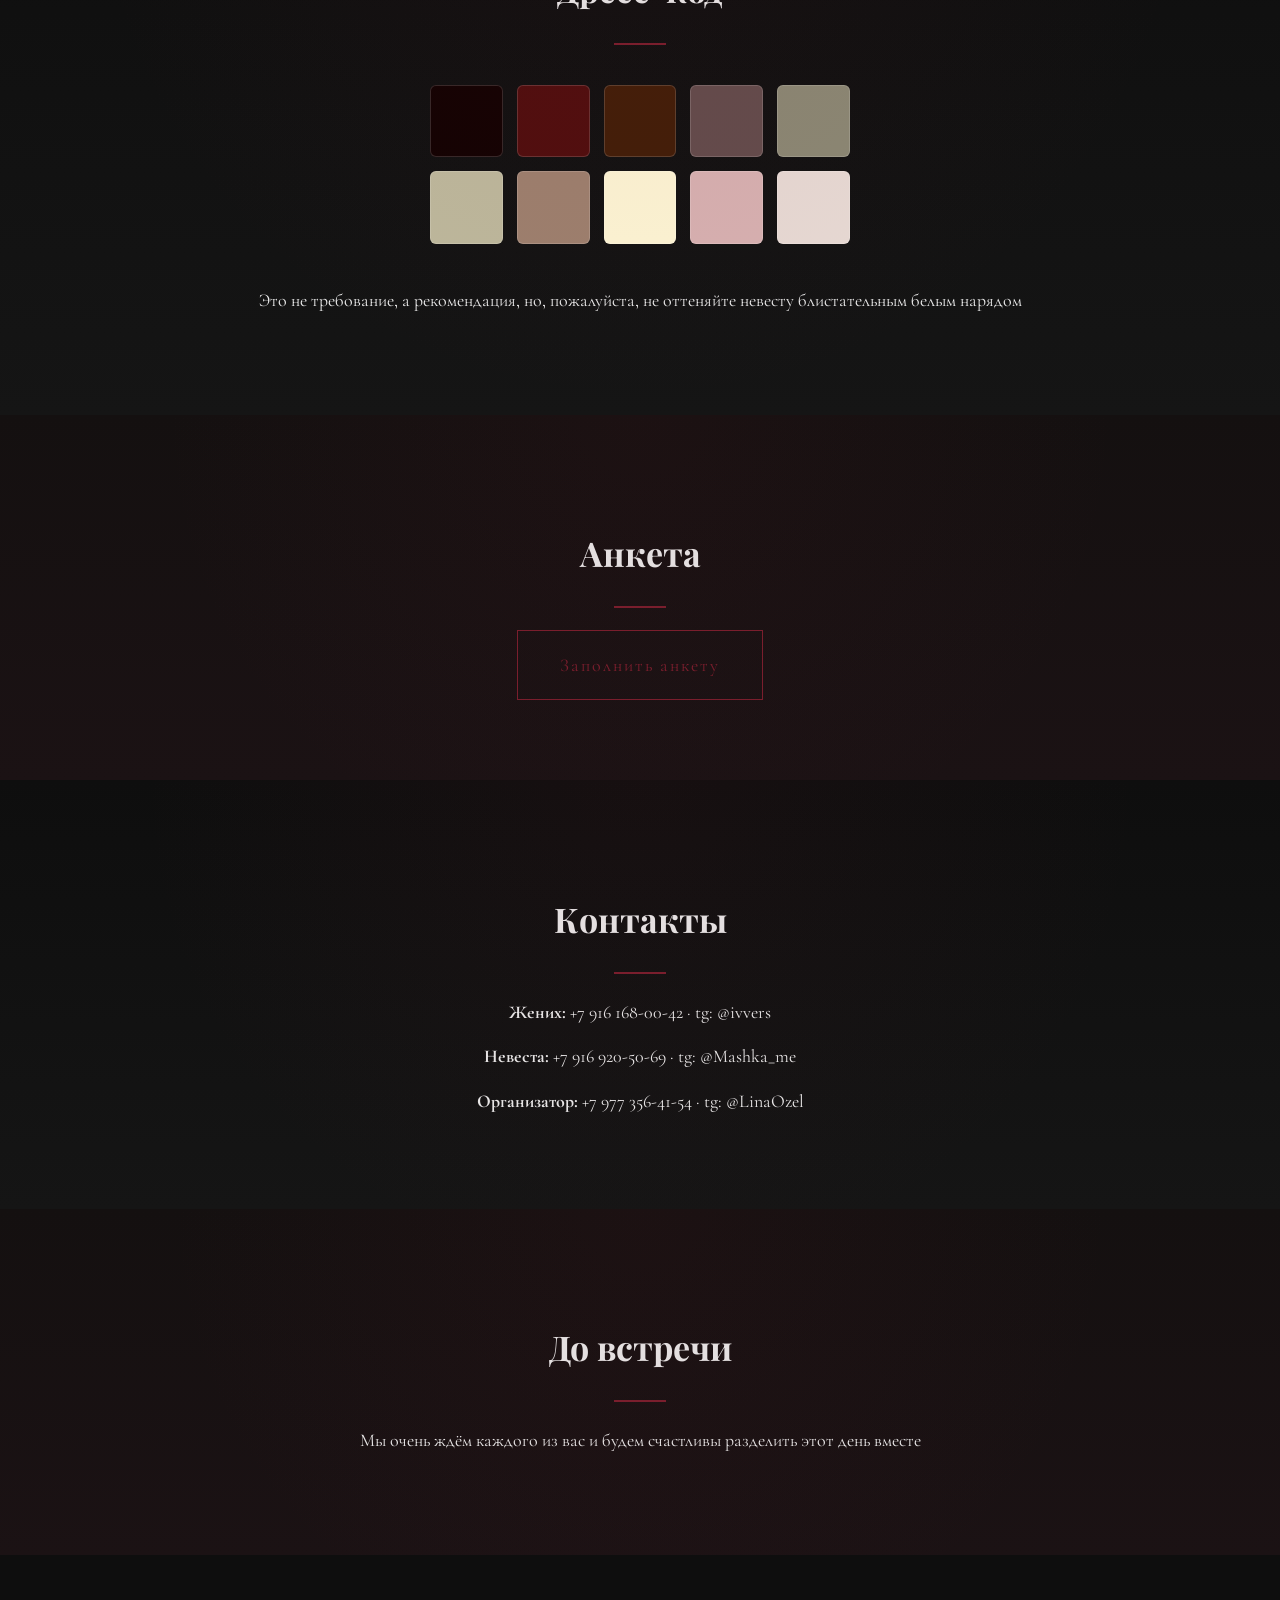
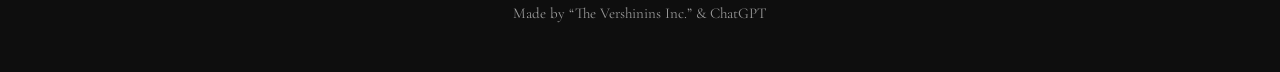
==== commit 86fe9c63: "Update index.html" ====
--- a/index.html
+++ b/index.html
@@ -3,40 +3,39 @@
 <head>
     <meta charset="UTF-8">
     <meta name="viewport" content="width=device-width, initial-scale=1.0">
-    <title>Приглашение</title>
-
-    <link href="https://fonts.googleapis.com/css2?family=Playfair+Display:wght@500&family=Cormorant+Garamond:wght@400&display=swap" rel="stylesheet">
+    <title>Свадьба</title>
+
+    <link href="https://fonts.googleapis.com/css2?family=Playfair+Display:wght@400;500;600&family=Cormorant+Garamond:wght@300;400;500&display=swap" rel="stylesheet">
+    <link rel="stylesheet" href="style.css">
 
     <style>
-        body {
-            margin: 0;
-            height: 100vh;
+        /* --- ЭКРАН-ОТКРЫТКА --- */
+        .intro-screen {
+            position: fixed;
+            inset: 0;
             background: radial-gradient(circle at top, #1b1214, #0e0e0e);
             color: #eaeaea;
-            font-family: 'Cormorant Garamond', serif;
             display: flex;
             align-items: center;
             justify-content: center;
             text-align: center;
-        }
-
-        .card {
-            animation: fadeUp 1.2s ease forwards;
-        }
-
-        h1 {
+            z-index: 9999;
+            transition: opacity 0.6s ease;
+        }
+
+        .intro-content h1 {
             font-family: 'Playfair Display', serif;
             font-size: 42px;
             margin-bottom: 20px;
         }
 
-        p {
+        .intro-content p {
             font-style: italic;
             margin-bottom: 40px;
             opacity: 0.85;
         }
 
-        button {
+        .intro-content button {
             background: none;
             border: 1px solid #7a1e2d;
             color: #7a1e2d;
@@ -47,32 +46,212 @@
             transition: all 0.3s ease;
         }
 
-        button:hover {
+        .intro-content button:hover {
             background: #7a1e2d;
             color: #0e0e0e;
         }
 
-        @keyframes fadeUp {
-            from { opacity: 0; transform: translateY(20px); }
-            to   { opacity: 1; transform: translateY(0); }
+        .hidden {
+            opacity: 0;
+            pointer-events: none;
+        }
+
+        /* --- КНОПКА МУЗЫКИ --- */
+        .music-toggle {
+            position: fixed;
+            bottom: 20px;
+            right: 20px;
+            background: rgba(0,0,0,0.6);
+            border: 1px solid #7a1e2d;
+            color: #7a1e2d;
+            padding: 10px 16px;
+            font-size: 12px;
+            cursor: pointer;
+            z-index: 1000;
         }
     </style>
 </head>
+
 <body>
 
-<div class="card">
-    <h1>Иван — да — Марья</h1>
-    <p>Мы хотим разделить этот день с вами</p>
-    <button id="enter">Открыть приглашение</button>
+<!-- ======= ЭКРАН-ОТКРЫТКА ======= -->
+<div class="intro-screen" id="intro">
+    <div class="intro-content">
+        <h1>Иван — да — Марья</h1>
+        <p>Мы хотим разделить этот день с вами</p>
+        <button id="enter">Открыть приглашение</button>
+    </div>
 </div>
 
+<!-- ======= ВСЁ ТВОЁ СОДЕРЖИМОЕ БЕЗ ИЗМЕНЕНИЙ ======= -->
+
+<section class="hero">
+    <div class="hero-overlay"></div>
+
+    <div class="hero-content">
+        <h1>Иван — да — Марья</h1>
+        <div class="divider"></div>
+        <p class="subtitle">
+            Долгожданное событие, вы о нём спрашивали, мы ждали — и вот мы здесь
+        </p>
+
+        <div class="hero-photos">
+            <div class="photo-frame"><img src="images/photo1.jpg" alt=""></div>
+            <div class="photo-frame"><img src="images/photo2.jpg" alt=""></div>
+            <div class="photo-frame"><img src="images/photo3.jpg" alt=""></div>
+        </div>
+    </div>
+</section>
+<!-- 1. ДАТА -->
+<section class="section reveal">
+    <div class="container">
+        <h2>Дата</h2>
+        <p class="date-value">07.06.2025</p>
+    </div>
+</section>
+
+<!-- 2. ПРОГРАММА -->
+<section class="section dark reveal">
+    <div class="container">
+        <h2>Программа</h2>
+
+        <ul class="program">
+            <li><span>01</span><p>17:30 — Сбор гостей, знакомство, фуршет</p></li>
+            <li><span>02</span><p>18:30 — Церемония у входа в усадьбу</p></li>
+            <li><span>03</span><p>19:00 — Ужин</p></li>
+            <li><span>04</span><p>23:00 — ДиСкОтЕкА</p></li>
+            <li><span>05</span><p>24:00 — По домам, дохлёбываем и расход</p></li>
+        </ul>
+    </div>
+</section>
+
+<!-- 3. ЛОКАЦИЯ -->
+<section class="section reveal">
+    <div class="container">
+        <h2>Локация</h2>
+        <p>Усадьба «Роден», Старосадский переулок, 5/8, Москва</p>
+    </div>
+</section>
+
+<!-- 4. ДЕТАЛИ -->
+<section class="section dark reveal">
+    <div class="container">
+        <h2>Детали</h2>
+
+        <div class="details">
+            <div class="detail-item">Дарите деньги</div>
+            <div class="detail-item">Не деньги тоже дарите, но купите за деньги</div>
+            <div class="detail-item">Если не потратили деньги — всё равно приходите</div>
+        </div>
+    </div>
+</section>
+
+<!-- 5. ДРЕСС-КОД -->
+<section class="section reveal">
+    <div class="container">
+        <h2>Дресс-код</h2>
+
+        <div class="dresscode">
+            <div class="color"></div><div class="color"></div>
+            <div class="color"></div><div class="color"></div>
+            <div class="color"></div><div class="color"></div>
+            <div class="color"></div><div class="color"></div>
+	    <div class="color"></div><div class="color"></div>
+        </div>
+
+        <p>Это не требование, а рекомендация, но, пожалуйста, не оттеняйте невесту блистательным белым нарядом</p>
+    </div>
+</section>
+
+<!-- 6. АНКЕТА -->
+<section class="section dark reveal">
+    <div class="container">
+        <h2>Анкета</h2>
+        <a href="https://forms.gle/m62s1GfyEQEuGTxV6" class="button" target="_blank">
+            Заполнить анкету
+        </a>
+    </div>
+</section>
+
+<!-- 7. КОНТАКТЫ -->
+<section class="section reveal">
+    <div class="container">
+        <h2>Контакты</h2>
+        <div class="contacts">
+            <p><strong>Жених:</strong> +7 916 168-00-42 · tg: @ivvers</p>
+            <p><strong>Невеста:</strong> +7 916 920-50-69 · tg: @Mashka_me</p>
+            <p><strong>Организатор:</strong> +7 977 356-41-54 · tg: @LinaOzel</p>
+        </div>
+    </div>
+</section>
+
+<!-- 8. ДО ВСТРЕЧИ -->
+<section class="section dark reveal">
+    <div class="container">
+        <h2>До встречи</h2>
+        <p>Мы очень ждём каждого из вас и будем счастливы разделить этот день вместе</p>
+    </div>
+</section>
+
+<footer>
+    <p>Made by “The Vershinins Inc.” & ChatGPT</p>
+</footer>
+
+<!-- ======= МУЗЫКА ======= -->
+<audio id="bg-music" loop>
+    <source src="music/theme.mp3" type="audio/mpeg">
+</audio>
+
+<button class="music-toggle" id="musicToggle" style="display:none;">
+    Выключить музыку
+</button>
+
 <script>
-document.getElementById('enter').addEventListener('click', () => {
-    sessionStorage.setItem('playMusic', 'yes');
-    window.location.href = 'main.html';
+const intro = document.getElementById('intro');
+const enterBtn = document.getElementById('enter');
+const music = document.getElementById('bg-music');
+const toggleBtn = document.getElementById('musicToggle');
+
+enterBtn.addEventListener('click', () => {
+
+    music.volume = 0.6;
+
+    music.play().then(() => {
+        toggleBtn.style.display = 'block';
+    });
+
+    intro.classList.add('hidden');
+
+});
+
+/* КНОПКА ВКЛ / ВЫКЛ */
+toggleBtn.addEventListener('click', () => {
+
+    if (music.paused) {
+        music.play();
+        toggleBtn.textContent = "Выключить музыку";
+    } else {
+        music.pause();
+        toggleBtn.textContent = "Включить музыку";
+    }
+
 });
 </script>
 
+<!-- Reveal анимации остаются -->
+<script>
+const reveals = document.querySelectorAll('.reveal');
+
+const observer = new IntersectionObserver(entries => {
+    entries.forEach(entry => {
+        if (entry.isIntersecting) {
+            entry.target.classList.add('active');
+        }
+    });
+}, { threshold: 0.15 });
+
+reveals.forEach(el => observer.observe(el));
+</script>
+
 </body>
 </html>
-
--- a/style.css
+++ b/style.css
@@ -0,0 +1,358 @@
+/* =====================================================
+   ОБЩЕЕ
+===================================================== */
+
+* {
+    box-sizing: border-box;
+}
+
+html {
+    scroll-behavior: smooth;
+}
+
+body {
+    margin: 0;
+    font-family: 'Cormorant Garamond', serif;
+    background-color: #0e0e0e;
+    color: #eaeaea;
+    line-height: 1.8;
+    font-size: 18px;
+}
+
+/* Центрирующий контейнер для всех секций */
+.container {
+    max-width: 900px;
+    margin: 0 auto;
+    padding: 0 12px;
+    text-align: center;
+}
+
+/* =====================================================
+   ШАПКА (HERO)
+===================================================== */
+
+.hero {
+    position: relative;
+    background: url("images/hero.png") center / cover no-repeat;
+    padding: 90px 20px 70px;
+    text-align: center;
+}
+
+.hero-overlay {
+    position: absolute;
+    inset: 0;
+    background: rgba(0,0,0,0.65);
+}
+
+.hero-content {
+    position: relative;
+    max-width: 900px;
+    margin: 0 auto;
+    animation: fadeUp 1.2s ease forwards;
+}
+
+.hero h1 {
+    font-family: 'Playfair Display', serif;
+    font-size: 44px;
+    margin-bottom: 12px;
+}
+
+.subtitle {
+    font-style: italic;
+    font-size: 20px;
+    max-width: 600px;
+    margin: 0 auto;
+}
+
+.divider {
+    width: 70px;
+    height: 1px;
+    background-color: #7a1e2d;
+    margin: 26px auto;
+}
+
+@keyframes fadeUp {
+    from {
+        opacity: 0;
+        transform: translateY(18px);
+    }
+    to {
+        opacity: 1;
+        transform: translateY(0);
+    }
+}
+
+/* =====================================================
+   ФОТО В ШАПКЕ
+===================================================== */
+
+.hero-photos {
+    display: grid;
+    grid-template-columns: repeat(3, 1fr);
+    gap: 14px;
+    margin-top: 40px;
+}
+
+.photo-frame {
+    position: relative;
+    aspect-ratio: 3 / 4;
+    overflow: hidden;
+    border-radius: 14px;
+    box-shadow: 0 10px 30px rgba(0,0,0,0.6);
+}
+
+.photo-frame img {
+    position: absolute;
+    inset: 0;
+    width: 100%;
+    height: 100%;
+    object-fit: cover;
+}
+
+.photo-frame::after {
+    content: "";
+    position: absolute;
+    inset: 6px;
+    border: 1px solid rgba(122,30,45,0.5);
+    border-radius: 10px;
+}
+
+.hero-photos .photo-frame:nth-child(1),
+.hero-photos .photo-frame:nth-child(3) {
+    transform: translateY(12px);
+}
+
+/* =====================================================
+   СЕКЦИИ
+===================================================== */
+
+.section {
+    position: relative;
+    padding: 80px 20px;
+    background: linear-gradient(
+        180deg,
+        #0e0e0e 0%,
+        #151515 100%
+    );
+    overflow: hidden;
+}
+
+.section.dark {
+    background: linear-gradient(
+        180deg,
+        #141010 0%,
+        #1b1214 100%
+    );
+}
+
+.section::after {
+    content: "";
+    position: absolute;
+    inset: 0;
+    background: radial-gradient(
+        circle at top,
+        rgba(122,30,45,0.08),
+        transparent 65%
+    );
+    pointer-events: none;
+}
+
+.section h2 {
+    font-family: 'Playfair Display', serif;
+    font-size: 34px;
+    margin-bottom: 10px;
+}
+
+.section h2::after {
+    content: "";
+    display: block;
+    width: 52px;
+    height: 2px;
+    background-color: #7a1e2d;
+    margin: 22px auto;
+}
+
+/* =====================================================
+   ДАТА
+===================================================== */
+
+.date-value {
+    font-family: 'Playfair Display', serif;
+    font-size: 46px;
+    letter-spacing: 6px;
+    color: #7a1e2d;
+    margin-top: 20px;
+}
+
+/* =====================================================
+   ПРОГРАММА
+===================================================== */
+
+.program {
+    list-style: none;
+    padding: 0;
+    max-width: 520px;
+    margin: 40px auto 0;
+    position: relative;
+}
+
+.program::before {
+    content: "";
+    position: absolute;
+    left: 22px;
+    top: 0;
+    bottom: 0;
+    width: 1px;
+    background-color: rgba(122,30,45,0.4);
+}
+
+.program li {
+    display: flex;
+    gap: 20px;
+    padding: 20px 0 20px 40px;
+    border-bottom: 1px solid rgba(255,255,255,0.15);
+    position: relative;
+}
+
+.program span {
+    position: absolute;
+    left: 0;
+    color: #7a1e2d;
+    font-family: 'Playfair Display', serif;
+    font-size: 22px;
+}
+
+/* =====================================================
+   ДЕТАЛИ
+===================================================== */
+
+.details {
+    display: grid;
+    gap: 22px;
+    max-width: 720px;
+    margin: 40px auto 0;
+}
+
+.detail-item {
+    padding: 28px;
+    border: 1px solid #7a1e2d;
+    background: rgba(0,0,0,0.2);
+}
+
+/* =====================================================
+   ДРЕСС-КОД
+===================================================== */
+
+.dresscode {
+    display: grid;
+    grid-template-columns: repeat(5, 1fr);
+    gap: 14px;
+    max-width: 420px;
+    margin: 40px auto;
+}
+
+.color {
+    aspect-ratio: 1 / 1;
+    border-radius: 6px;
+    box-shadow: inset 0 0 0 1px rgba(255,255,255,0.15);
+}
+
+.color:nth-child(1) { background: #130202; }
+.color:nth-child(2) { background: #500E0E; }
+.color:nth-child(3) { background: #421E08; }
+.color:nth-child(4) { background: #634C4C; }
+.color:nth-child(5) { background: #8B8874; }
+.color:nth-child(6) { background: #BDB89C; }
+.color:nth-child(7) { background: #9D806E; }
+.color:nth-child(8) { background: #FDF5D4; }
+.color:nth-child(9) { background: #D7B1B1; }
+.color:nth-child(10) { background: #E7DAD4; }
+
+/* =====================================================
+   КНОПКА
+===================================================== */
+
+.button {
+    display: inline-block;
+    padding: 18px 42px;
+    border: 1px solid #7a1e2d;
+    color: #7a1e2d;
+    text-decoration: none;
+    letter-spacing: 2px;
+    transition: all 0.3s ease;
+}
+
+.button:hover {
+    background-color: #7a1e2d;
+    color: #0e0e0e;
+}
+
+/* =====================================================
+   КОНТАКТЫ И ПОДВАЛ
+===================================================== */
+
+.contacts p {
+    margin: 12px 0;
+}
+
+footer {
+    padding: 30px;
+    font-size: 15px;
+    color: #999;
+    text-align: center;
+}
+
+/* =====================================================
+   АНИМАЦИИ ПРИ ПРОКРУТКЕ
+===================================================== */
+
+.reveal {
+    opacity: 0;
+    transform: translateY(24px);
+    transition: opacity 0.8s ease, transform 0.8s ease;
+}
+
+.reveal.active {
+    opacity: 1;
+    transform: translateY(0);
+}
+
+/* =====================================================
+   МОБИЛЬНАЯ ВЕРСИЯ
+===================================================== */
+
+@media (max-width: 768px) {
+
+    body {
+        font-size: 19px;
+    }
+
+    .hero {
+        padding: 70px 16px 50px;
+    }
+
+    .hero h1 {
+        font-size: 34px;
+    }
+
+    .subtitle {
+        font-size: 19px;
+    }
+
+    .hero-photos {
+        grid-template-columns: 1fr;
+    }
+
+    .section {
+        padding: 60px 16px;
+    }
+
+    .dresscode {
+        grid-template-columns: repeat(2, 1fr);
+    }
+
+    .date-value {
+        font-size: 38px;
+        letter-spacing: 4px;
+    }
+}
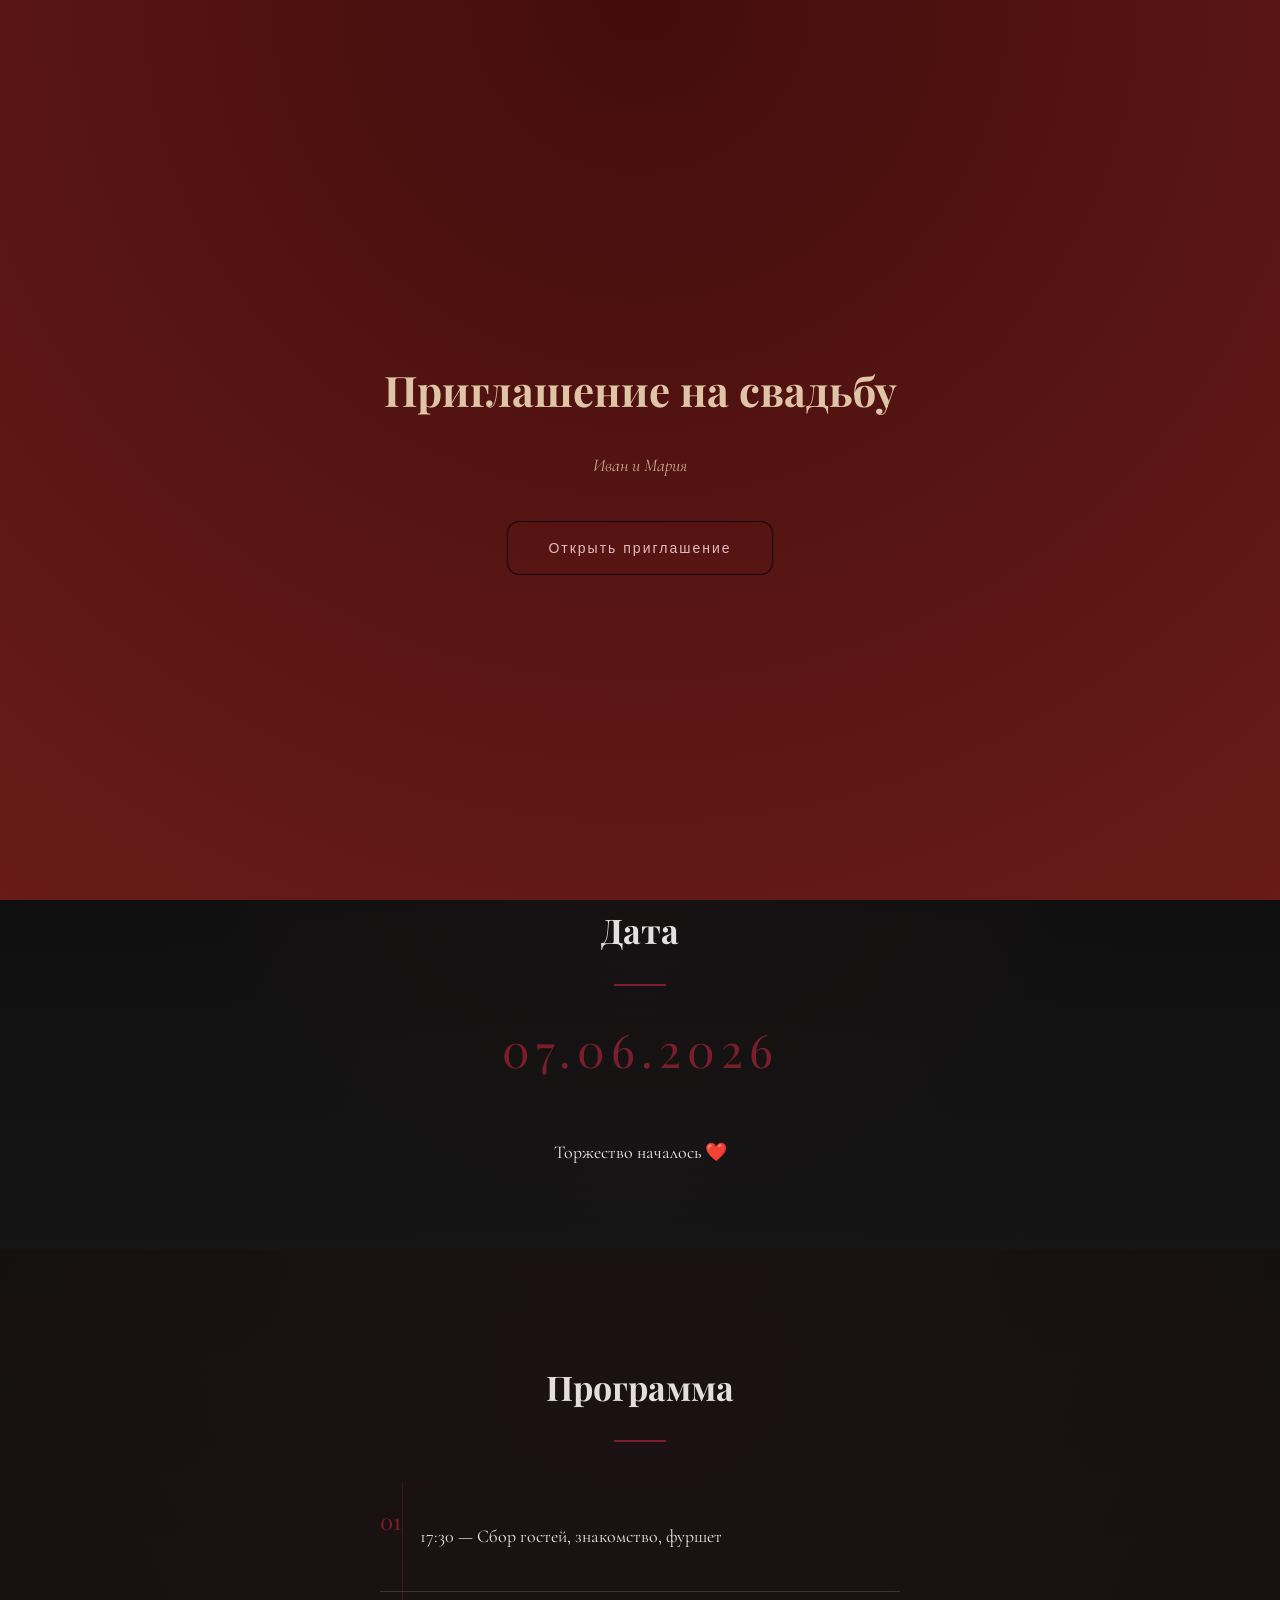
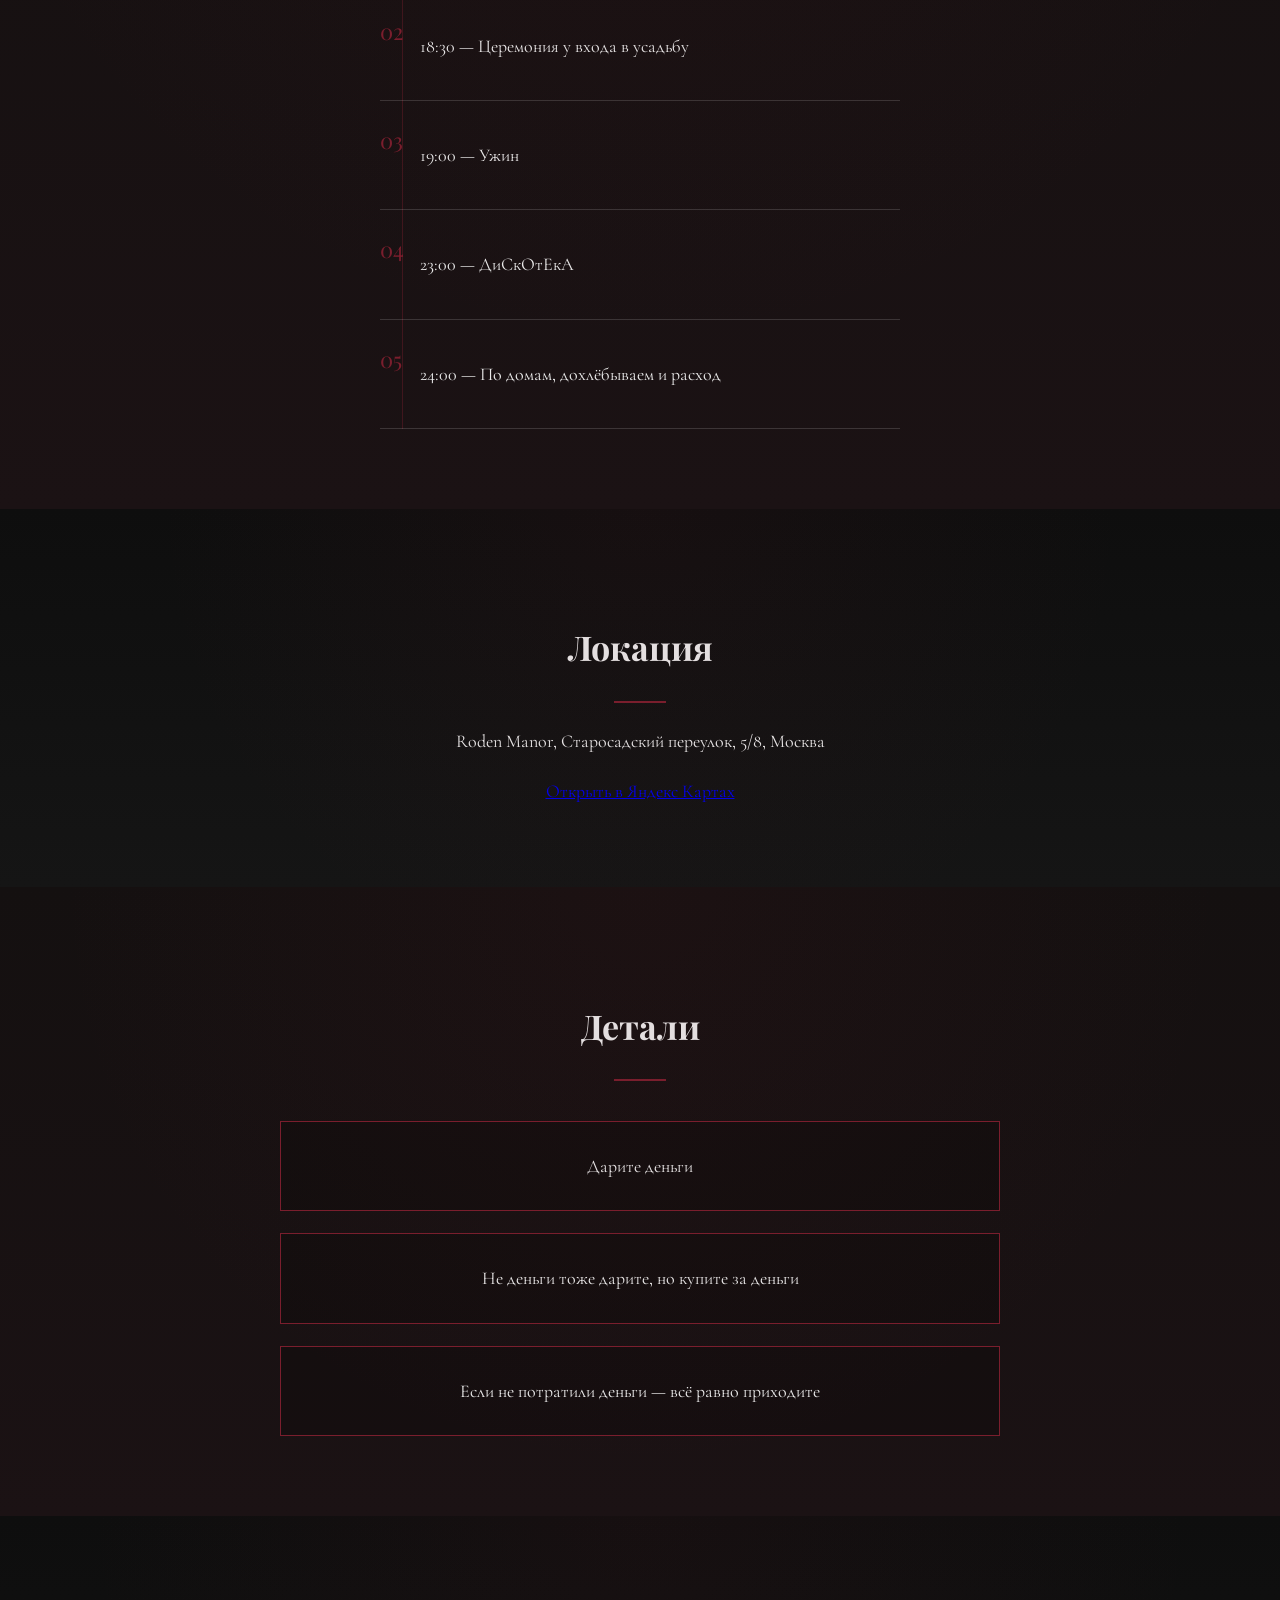
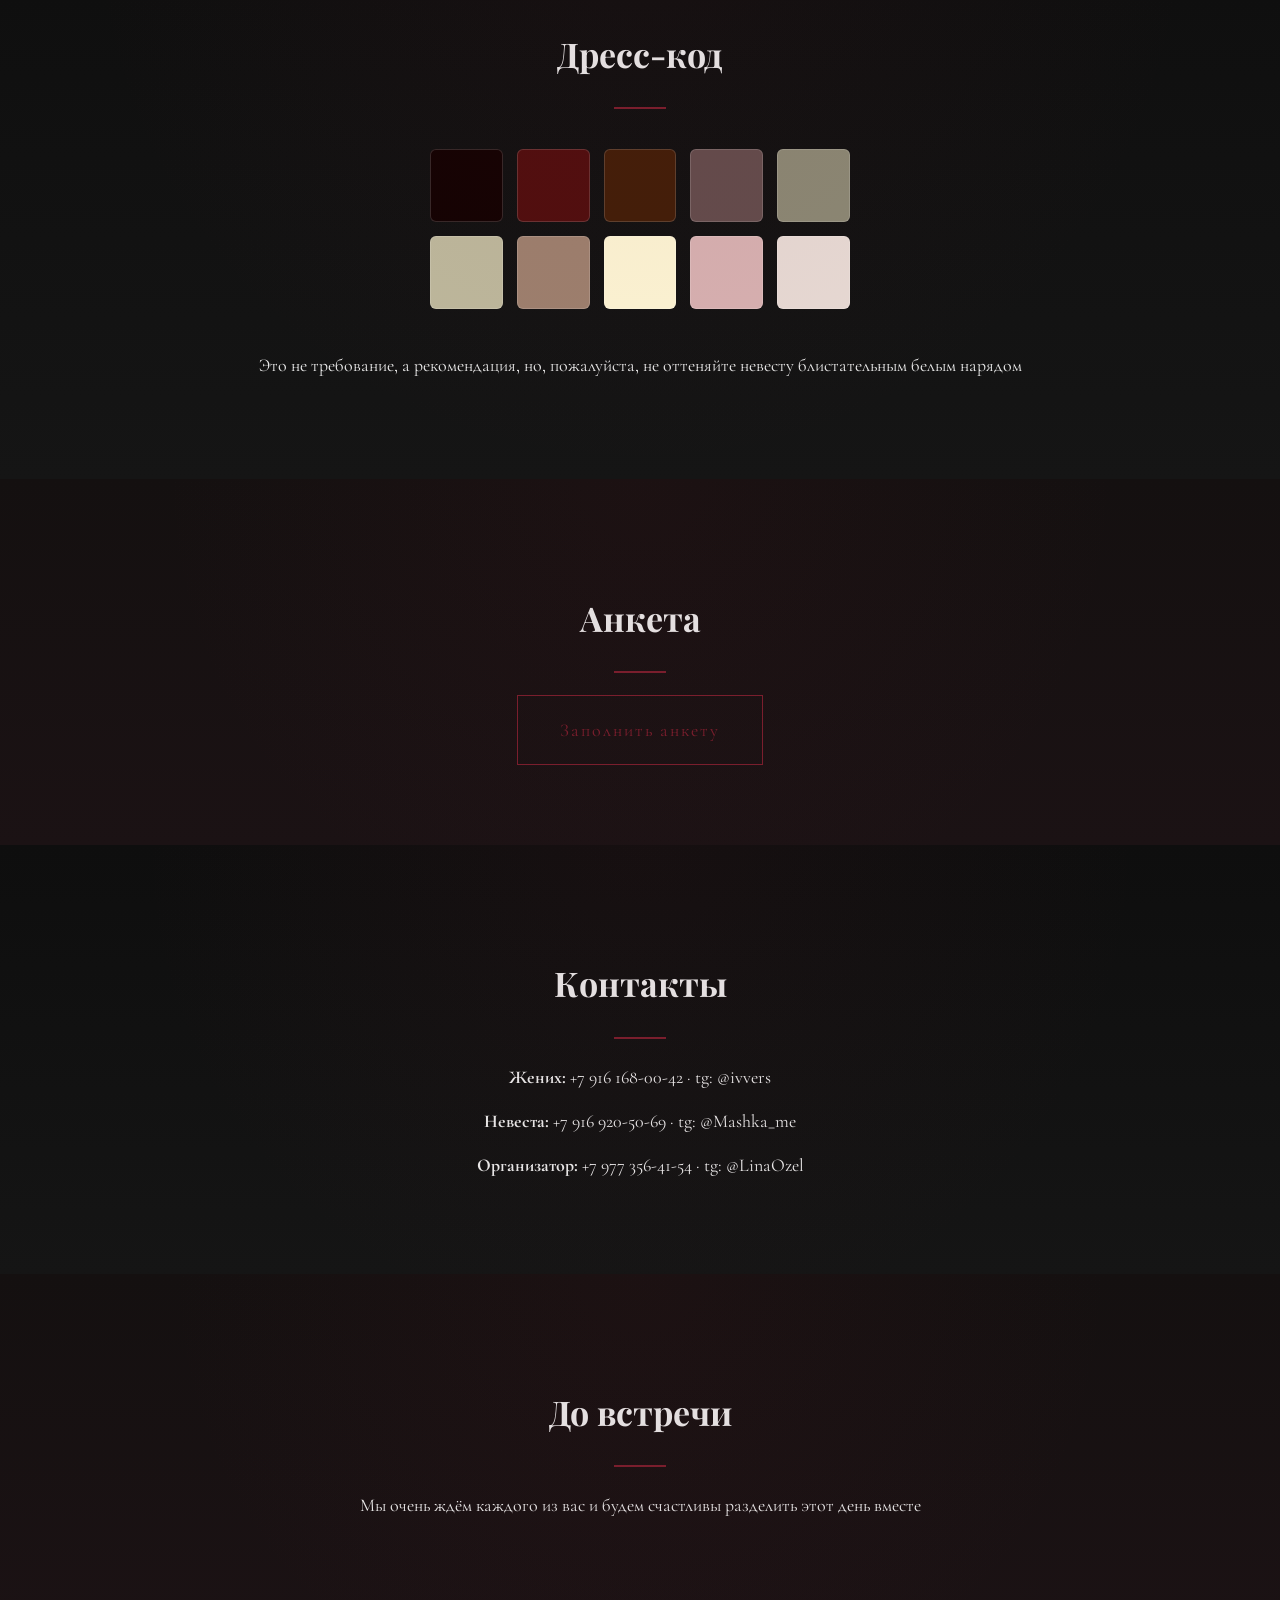
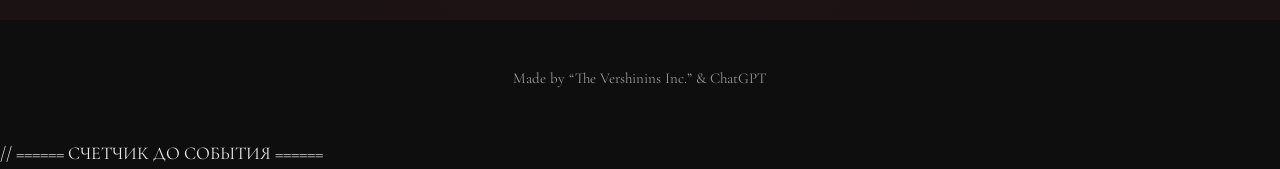
==== commit 8208366c: "Update index.html" ====
--- a/index.html
+++ b/index.html
@@ -13,8 +13,8 @@
         .intro-screen {
             position: fixed;
             inset: 0;
-            background: radial-gradient(circle at top, #1b1214, #0e0e0e);
-            color: #eaeaea;
+            background: radial-gradient(circle at top, #430D0C, #681B19);
+            color: #DFC4A6;
             display: flex;
             align-items: center;
             justify-content: center;
@@ -37,17 +37,18 @@
 
         .intro-content button {
             background: none;
-            border: 1px solid #7a1e2d;
-            color: #7a1e2d;
+            border: 1px solid #100103;
+            color: #e4bac1;
             padding: 18px 40px;
             font-size: 14px;
             letter-spacing: 2px;
             cursor: pointer;
             transition: all 0.3s ease;
+            border-radius: 12px;
         }
 
         .intro-content button:hover {
-            background: #7a1e2d;
+            background: #DFC4A6;
             color: #0e0e0e;
         }
 
@@ -68,6 +69,7 @@
             font-size: 12px;
             cursor: pointer;
             z-index: 1000;
+            border-radius: 12px;
         }
     </style>
 </head>
@@ -77,8 +79,8 @@
 <!-- ======= ЭКРАН-ОТКРЫТКА ======= -->
 <div class="intro-screen" id="intro">
     <div class="intro-content">
-        <h1>Иван — да — Марья</h1>
-        <p>Мы хотим разделить этот день с вами</p>
+        <h1>Приглашение на свадьбу</h1>
+        <p>Иван и Мария</p>
         <button id="enter">Открыть приглашение</button>
     </div>
 </div>
@@ -106,7 +108,8 @@
 <section class="section reveal">
     <div class="container">
         <h2>Дата</h2>
-        <p class="date-value">07.06.2025</p>
+        <p class="date-value">07.06.2026</p>
+        <div class="countdown" id="countdown"></div>
     </div>
 </section>
 
@@ -129,7 +132,12 @@
 <section class="section reveal">
     <div class="container">
         <h2>Локация</h2>
-        <p>Усадьба «Роден», Старосадский переулок, 5/8, Москва</p>
+        <p>Roden Manor, Старосадский переулок, 5/8, Москва</p>
+        <a href="https://yandex.com/maps/-/CPaaA6l2" 
+        target="_blank" 
+        class="map-button">
+        Открыть в Яндекс Картах
+</a>
     </div>
 </section>
 
@@ -253,5 +261,47 @@
 reveals.forEach(el => observer.observe(el));
 </script>
 
+// ====== СЧЕТЧИК ДО СОБЫТИЯ ======
+<script>
+const countdownElement = document.getElementById("countdown");
+
+// 7 июня 2026, 17:30 по Москве (UTC+3)
+const weddingDate = new Date("2026-06-07T17:30:00+03:00");
+
+function updateCountdown() {
+    const now = new Date();
+    const diff = weddingDate - now;
+
+    if (diff <= 0) {
+        countdownElement.innerHTML = "Торжество началось ❤️";
+        return;
+    }
+
+    const seconds = Math.floor((diff / 1000) % 60);
+    const minutes = Math.floor((diff / 1000 / 60) % 60);
+    const hours = Math.floor((diff / (1000 * 60 * 60)) % 24);
+    const daysTotal = Math.floor(diff / (1000 * 60 * 60 * 24));
+
+    const months = Math.floor(daysTotal / 30);
+    const weeks = Math.floor((daysTotal % 30) / 7);
+    const days = Math.floor((daysTotal % 30) % 7);
+
+    countdownElement.innerHTML = `
+        До торжества осталось <br>
+        <strong>
+        ${months} мес 
+        ${weeks} нед 
+        ${days} д 
+        ${hours} ч 
+        ${minutes} мин 
+        ${seconds} сек
+        </strong>
+    `;
+}
+
+setInterval(updateCountdown, 1000);
+updateCountdown();
+</script>
+
 </body>
 </html>
--- a/style.css
+++ b/style.css
@@ -135,6 +135,7 @@
         #151515 100%
     );
     overflow: hidden;
+    text-align: center; /* фикс центрирования */
 }
 
 .section.dark {
@@ -194,6 +195,7 @@
     max-width: 520px;
     margin: 40px auto 0;
     position: relative;
+    text-align: left;
 }
 
 .program::before {
@@ -288,6 +290,31 @@
 }
 
 /* =====================================================
+   КНОПКА УПРАВЛЕНИЯ МУЗЫКОЙ
+===================================================== */
+
+.music-control {
+    position: fixed;
+    bottom: 20px;
+    right: 20px;
+    background: rgba(0,0,0,0.6);
+    border: 1px solid #7a1e2d;
+    color: #7a1e2d;
+    padding: 12px 18px;
+    cursor: pointer;
+    font-family: 'Cormorant Garamond', serif;
+    letter-spacing: 1px;
+    transition: all 0.3s ease;
+    backdrop-filter: blur(6px);
+    z-index: 999;
+}
+
+.music-control:hover {
+    background: #7a1e2d;
+    color: #0e0e0e;
+}
+
+/* =====================================================
    КОНТАКТЫ И ПОДВАЛ
 ===================================================== */
 
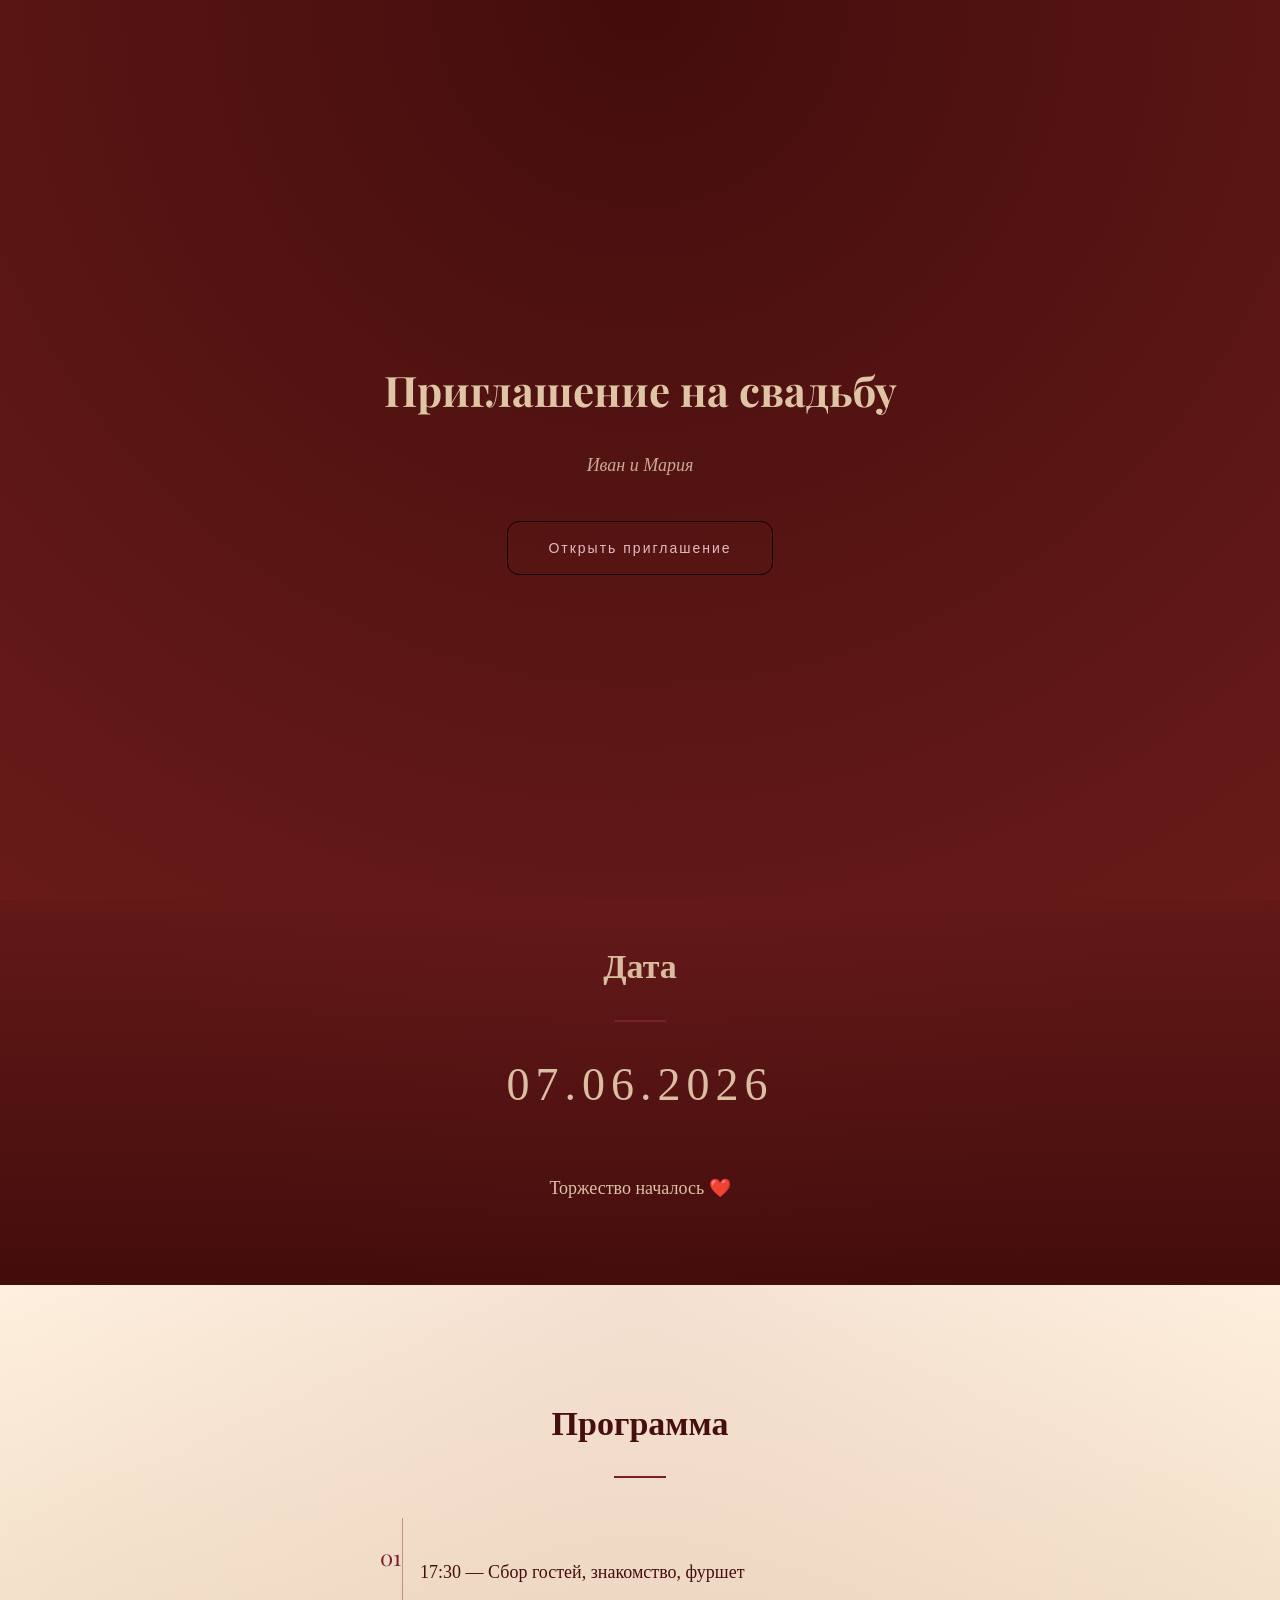
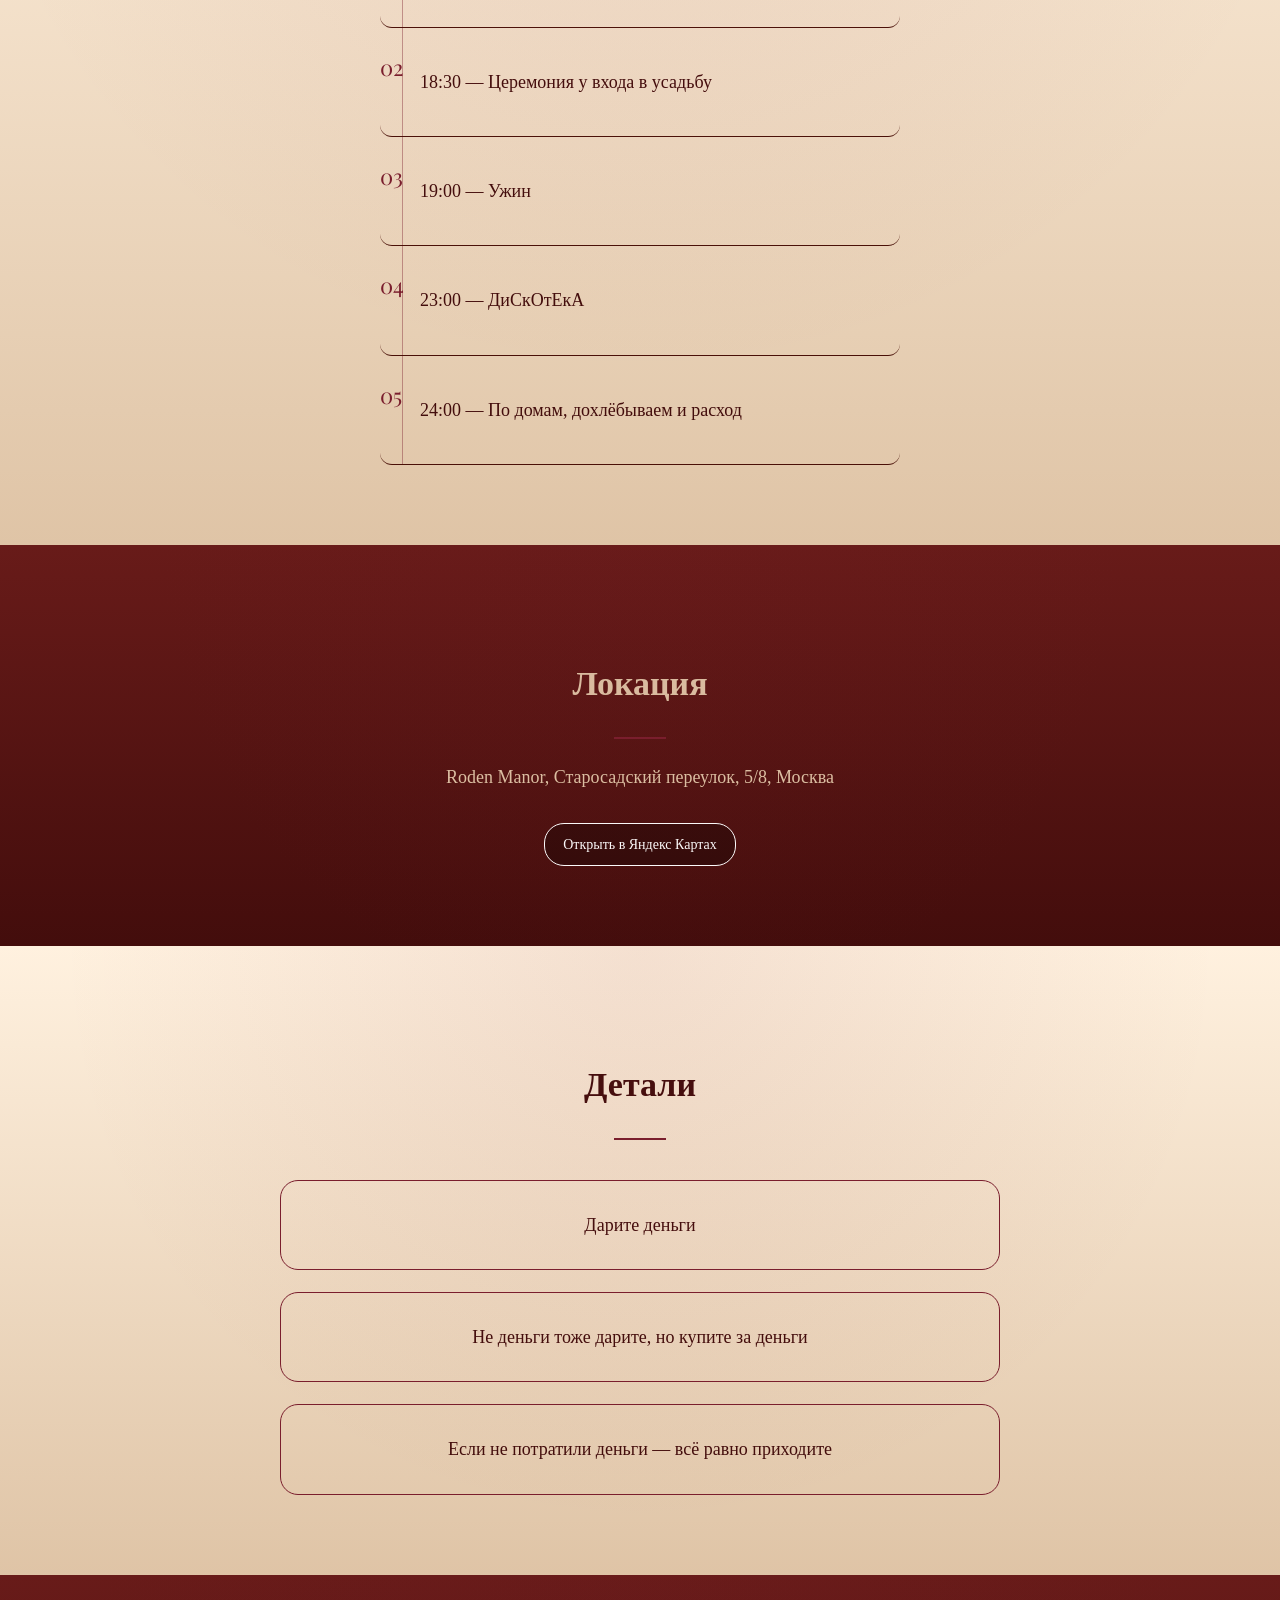
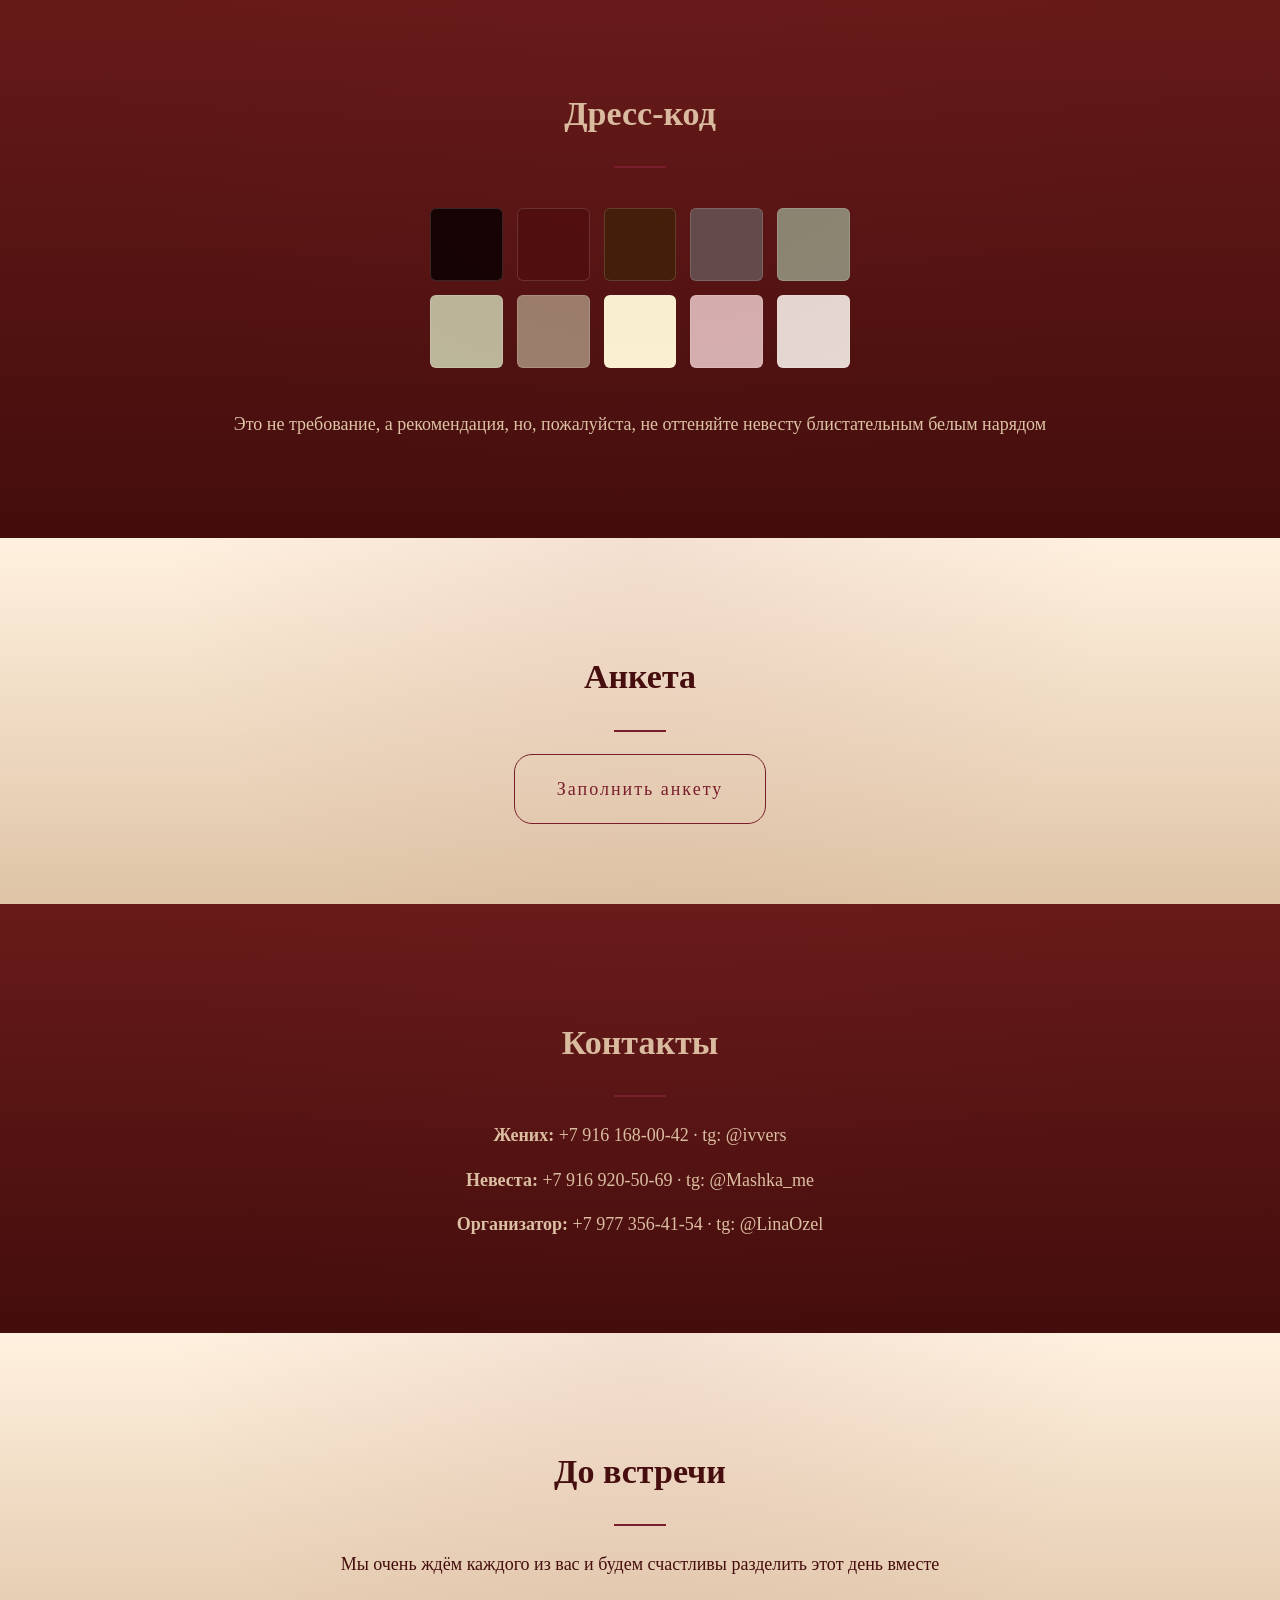
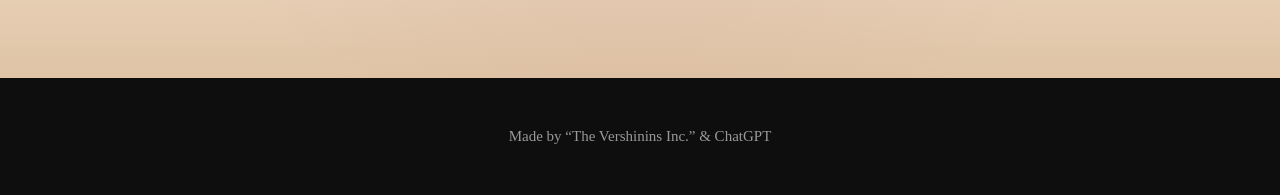
==== commit 09f694df: "Update index.html" ====
--- a/index.html
+++ b/index.html
@@ -261,7 +261,7 @@
 reveals.forEach(el => observer.observe(el));
 </script>
 
-// ====== СЧЕТЧИК ДО СОБЫТИЯ ======
+<!-- СЧЕТЧИК ДО СОБЫТИЯ -->
 <script>
 const countdownElement = document.getElementById("countdown");
 
@@ -305,3 +305,4 @@
 
 </body>
 </html>
+
--- a/style.css
+++ b/style.css
@@ -12,7 +12,7 @@
 
 body {
     margin: 0;
-    font-family: 'Cormorant Garamond', serif;
+    font-family: 'Gentium Book Plus', serif;
     background-color: #0e0e0e;
     color: #eaeaea;
     line-height: 1.8;
@@ -52,7 +52,7 @@
 }
 
 .hero h1 {
-    font-family: 'Playfair Display', serif;
+    font-family: 'Gentium Book Plus', serif;
     font-size: 44px;
     margin-bottom: 12px;
 }
@@ -113,7 +113,7 @@
     content: "";
     position: absolute;
     inset: 6px;
-    border: 1px solid rgba(122,30,45,0.5);
+    border: /*1px solid rgba(122,30,45,0.5)*/ none;
     border-radius: 10px;
 }
 
@@ -131,19 +131,21 @@
     padding: 80px 20px;
     background: linear-gradient(
         180deg,
-        #0e0e0e 0%,
-        #151515 100%
+        #681B19 0%,
+        #430D0C 100%
     );
     overflow: hidden;
-    text-align: center; /* фикс центрирования */
+    text-align: center;
+    color: #DFC4A6;
 }
 
 .section.dark {
     background: linear-gradient(
         180deg,
-        #141010 0%,
-        #1b1214 100%
+        #FFF1DF 0%,
+        #DFC4A6 100%
     );
+    color: #430D0C;
 }
 
 .section::after {
@@ -159,7 +161,7 @@
 }
 
 .section h2 {
-    font-family: 'Playfair Display', serif;
+    font-family: 'Gentium Book Plus', serif;
     font-size: 34px;
     margin-bottom: 10px;
 }
@@ -178,10 +180,10 @@
 ===================================================== */
 
 .date-value {
-    font-family: 'Playfair Display', serif;
+    font-family: 'Gentium Book Plus', serif;
     font-size: 46px;
     letter-spacing: 6px;
-    color: #7a1e2d;
+    color: #DFC4A6;
     margin-top: 20px;
 }
 
@@ -212,8 +214,9 @@
     display: flex;
     gap: 20px;
     padding: 20px 0 20px 40px;
-    border-bottom: 1px solid rgba(255,255,255,0.15);
-    position: relative;
+    border-bottom: 1px solid rgba(69, 11, 3, 0.97);
+    position: relative;
+    border-radius: 12px;
 }
 
 .program span {
@@ -238,7 +241,8 @@
 .detail-item {
     padding: 28px;
     border: 1px solid #7a1e2d;
-    background: rgba(0,0,0,0.2);
+    background: rgba(0, 0, 0, 0);
+    border-radius: 18px;
 }
 
 /* =====================================================
@@ -282,6 +286,7 @@
     text-decoration: none;
     letter-spacing: 2px;
     transition: all 0.3s ease;
+    border-radius: 18px;
 }
 
 .button:hover {
@@ -307,6 +312,7 @@
     transition: all 0.3s ease;
     backdrop-filter: blur(6px);
     z-index: 999;
+    border-radius: 30px;
 }
 
 .music-control:hover {
@@ -383,3 +389,20 @@
         letter-spacing: 4px;
     }
 }
+.map-button {
+    display: inline-block;
+    margin-top: 12px;
+    padding: 8px 18px;
+    font-size: 14px;
+    border-radius: 20px;
+    background: rgba(0,0,0,0.3);
+    color: #ffffff;
+    text-decoration: none;
+    border: 1px solid #ffffff;
+    transition: 0.3s ease;
+}
+
+.map-button:hover {
+    background: #ffffff;
+    color: #6e5555;
+}
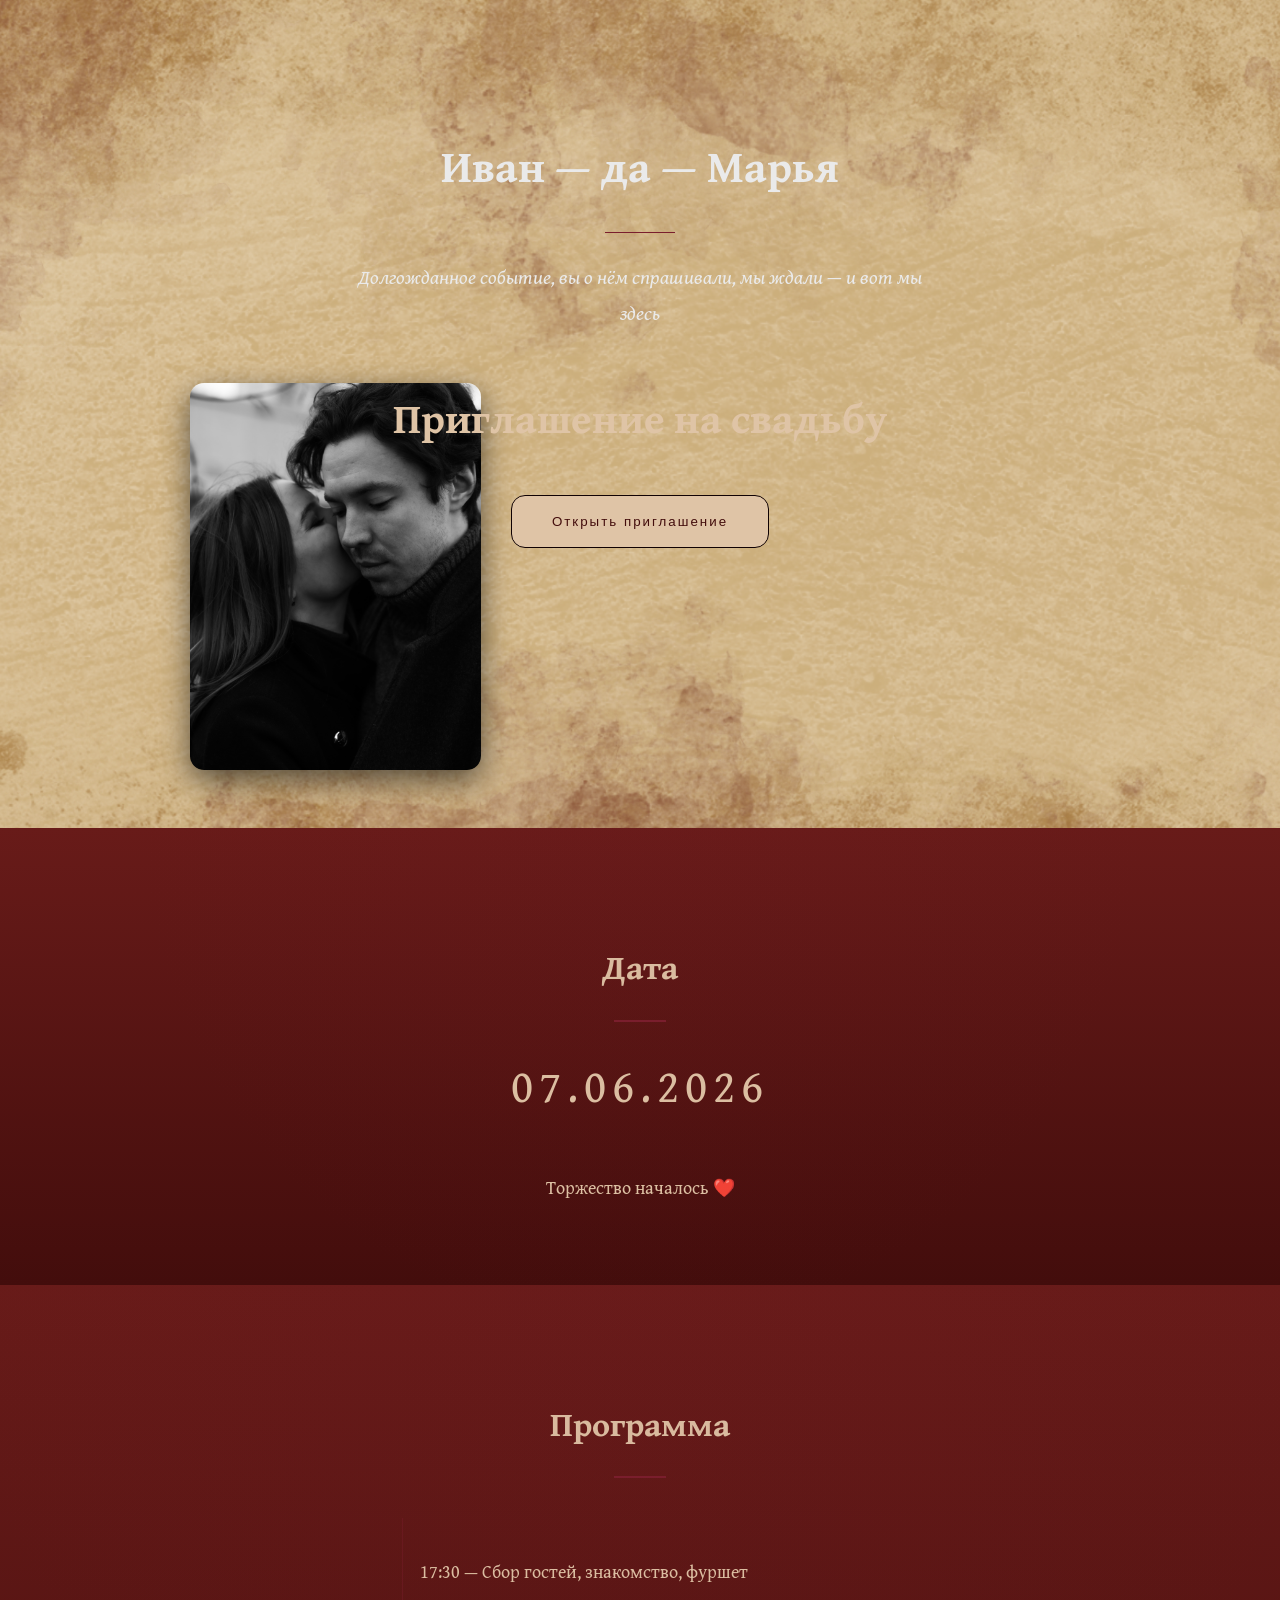
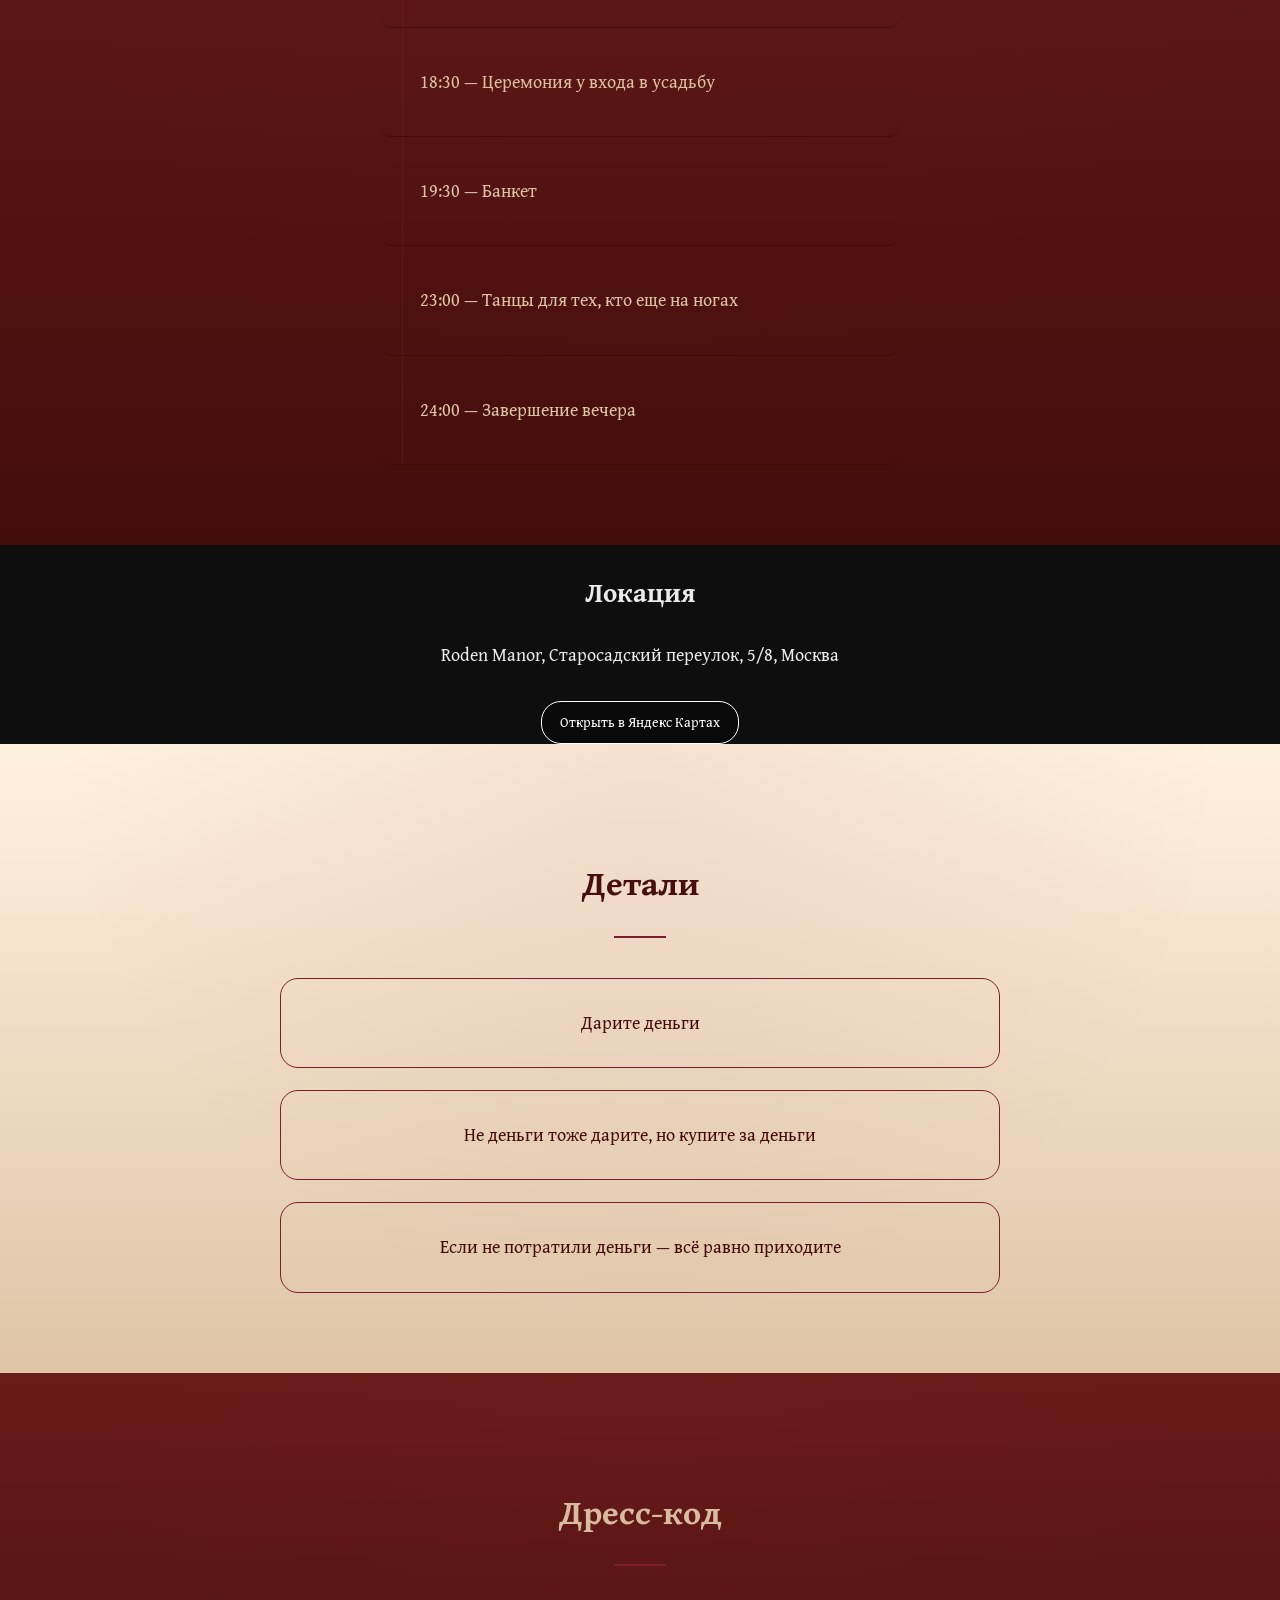
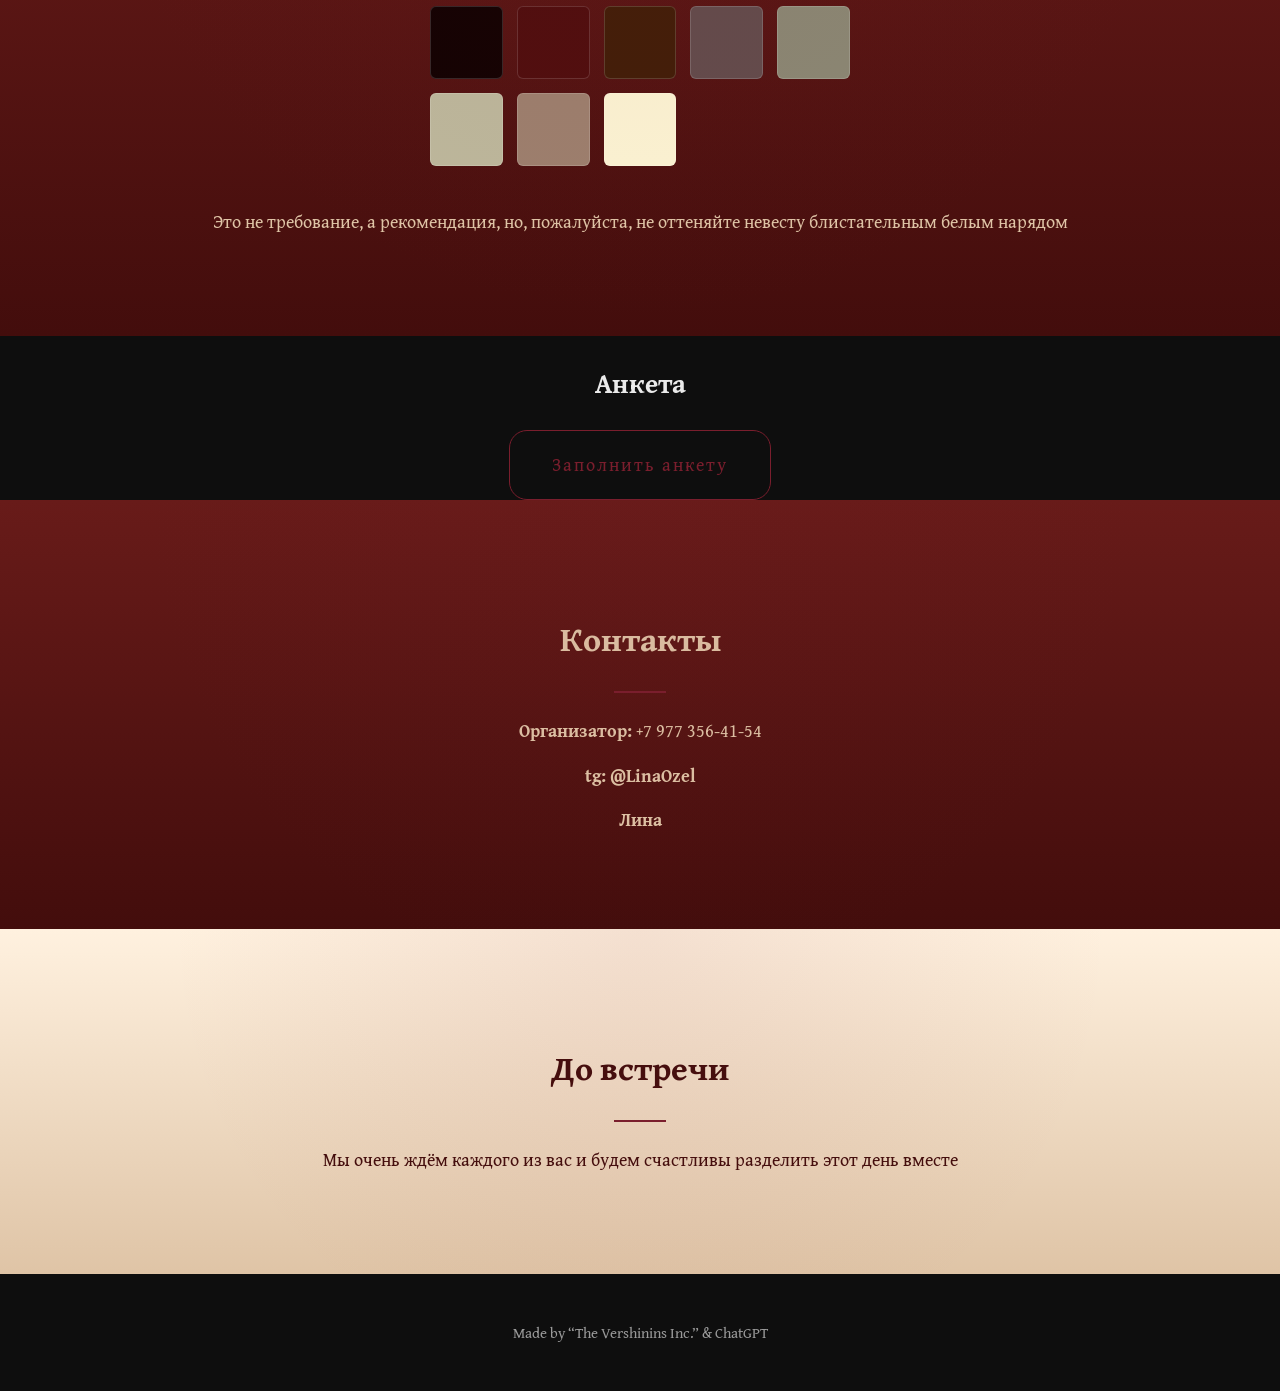
==== commit 214b2578: "Update index.html" ====
--- a/index.html
+++ b/index.html
@@ -1,151 +1,148 @@
 <!DOCTYPE html>
 <html lang="ru">
 <head>
-    <meta charset="UTF-8">
-    <meta name="viewport" content="width=device-width, initial-scale=1.0">
-    <title>Свадьба</title>
-
-    <link href="https://fonts.googleapis.com/css2?family=Playfair+Display:wght@400;500;600&family=Cormorant+Garamond:wght@300;400;500&display=swap" rel="stylesheet">
-    <link rel="stylesheet" href="style.css">
-
-    <style>
-        /* --- ЭКРАН-ОТКРЫТКА --- */
-        .intro-screen {
-            position: fixed;
-            inset: 0;
-            background: radial-gradient(circle at top, #430D0C, #681B19);
-            color: #DFC4A6;
-            display: flex;
-            align-items: center;
-            justify-content: center;
-            text-align: center;
-            z-index: 9999;
-            transition: opacity 0.6s ease;
-        }
-
-        .intro-content h1 {
-            font-family: 'Playfair Display', serif;
-            font-size: 42px;
-            margin-bottom: 20px;
-        }
-
-        .intro-content p {
-            font-style: italic;
-            margin-bottom: 40px;
-            opacity: 0.85;
-        }
-
-        .intro-content button {
-            background: none;
-            border: 1px solid #100103;
-            color: #e4bac1;
-            padding: 18px 40px;
-            font-size: 14px;
-            letter-spacing: 2px;
-            cursor: pointer;
-            transition: all 0.3s ease;
-            border-radius: 12px;
-        }
-
-        .intro-content button:hover {
-            background: #DFC4A6;
-            color: #0e0e0e;
-        }
-
-        .hidden {
-            opacity: 0;
-            pointer-events: none;
-        }
-
-        /* --- КНОПКА МУЗЫКИ --- */
-        .music-toggle {
-            position: fixed;
-            bottom: 20px;
-            right: 20px;
-            background: rgba(0,0,0,0.6);
-            border: 1px solid #7a1e2d;
-            color: #7a1e2d;
-            padding: 10px 16px;
-            font-size: 12px;
-            cursor: pointer;
-            z-index: 1000;
-            border-radius: 12px;
-        }
-    </style>
+<meta charset="UTF-8">
+<meta name="viewport" content="width=device-width, initial-scale=1.0">
+<title>Свадьба</title>
+
+<link href="https://fonts.googleapis.com/css2?family=Playfair+Display:wght@400;500;600&family=Gentium+Book+Plus:wght@400;500&display=swap" rel="stylesheet">
+<link rel="stylesheet" href="style.css">
+
+<style>
+.intro-screen {
+    position: fixed;
+    inset: 0;
+    /*background: radial-gradient(circle at top, #430D0C, #681B19);*/
+    background: url("images/intropic.jpg") center / cover no-repeat;
+    background-position: center center;
+    background-size: cover;
+    color: #DFC4A6;
+    display: flex;
+    align-items: center;
+    justify-content: center;
+    text-align: center;
+    z-index: 9999;
+    transition: opacity 0.6s ease;
+}
+.hidden { opacity: 0; pointer-events: none; }
+
+.intro-content h1 { font-size: 42px; margin-bottom: 20px; }
+.intro-content p { margin-bottom: 40px; opacity: 0.85; }
+
+.intro-content button {
+    background: #DFC4A6;
+    border: 1px solid #100103;
+    color: #430D0C;
+    padding: 18px 40px;
+    letter-spacing: 2px;
+    cursor: pointer;
+    border-radius: 14px;
+}
+
+.music-toggle {
+    position: fixed;
+    bottom: 20px;
+    right: 20px;
+    background: rgba(0,0,0,0.6);
+    border: 1px solid #7a1e2d;
+    color: #e4bac1;
+    padding: 10px 16px;
+    font-size: 12px;
+    cursor: pointer;
+    border-radius: 20px;
+    display:none;
+}
+</style>
 </head>
 
 <body>
 
-<!-- ======= ЭКРАН-ОТКРЫТКА ======= -->
+<!-- ===== INTRO ===== -->
 <div class="intro-screen" id="intro">
     <div class="intro-content">
         <h1>Приглашение на свадьбу</h1>
-        <p>Иван и Мария</p>
+        <p></p>
         <button id="enter">Открыть приглашение</button>
     </div>
 </div>
 
-<!-- ======= ВСЁ ТВОЁ СОДЕРЖИМОЕ БЕЗ ИЗМЕНЕНИЙ ======= -->
-
+<!-- HERO -->
 <section class="hero">
-    <div class="hero-overlay"></div>
-
     <div class="hero-content">
         <h1>Иван — да — Марья</h1>
         <div class="divider"></div>
-        <p class="subtitle">
-            Долгожданное событие, вы о нём спрашивали, мы ждали — и вот мы здесь
-        </p>
-
-        <div class="hero-photos">
-            <div class="photo-frame"><img src="images/photo1.jpg" alt=""></div>
-            <div class="photo-frame"><img src="images/photo2.jpg" alt=""></div>
-            <div class="photo-frame"><img src="images/photo3.jpg" alt=""></div>
-        </div>
-    </div>
-</section>
-<!-- 1. ДАТА -->
-<section class="section reveal">
+        <p class="subtitle">Долгожданное событие, вы о нём спрашивали, мы ждали — и вот мы здесь</p>
+
+        <div class="hero-photos single-photo">
+            <div class="photo-frame">
+                <img src="images/photo2.jpg" alt="">
+            </div>
+        </div>
+    </div>
+</section>
+
+<!-- ДАТА -->
+<section class="section date-section reveal">
     <div class="container">
         <h2>Дата</h2>
         <p class="date-value">07.06.2026</p>
-        <div class="countdown" id="countdown"></div>
-    </div>
-</section>
-
-<!-- 2. ПРОГРАММА -->
-<section class="section dark reveal">
-    <div class="container">
+
+        <div class="countdown">
+            <div class="countdown-grid">
+                <div class="time-box">
+                    <span id="days">00</span>
+                    <small>Дней</small>
+                </div>
+
+                <div class="time-box">
+                    <span id="hours">00</span>
+                    <small>Часов</small>
+                </div>
+
+                <div class="time-box">
+                    <span id="minutes">00</span>
+                    <small>Минут</small>
+                </div>
+
+                <div class="time-box">
+                    <span id="seconds">00</span>
+                    <small>Секунд</small>
+                </div>
+            </div>
+</div>
+
+    </div>
+</section>
+
+<!-- ПРОГРАММА -->
+<section class="section program-section reveal">
+    <div class="container program-container">
         <h2>Программа</h2>
-
         <ul class="program">
-            <li><span>01</span><p>17:30 — Сбор гостей, знакомство, фуршет</p></li>
-            <li><span>02</span><p>18:30 — Церемония у входа в усадьбу</p></li>
-            <li><span>03</span><p>19:00 — Ужин</p></li>
-            <li><span>04</span><p>23:00 — ДиСкОтЕкА</p></li>
-            <li><span>05</span><p>24:00 — По домам, дохлёбываем и расход</p></li>
+            <li><p>17:30 — Сбор гостей, знакомство, фуршет</p></li>
+            <li><p>18:30 — Церемония у входа в усадьбу</p></li>
+            <li><p>19:30 — Банкет</p></li>
+            <li><p>23:00 — Танцы для тех, кто еще на ногах</p></li>
+            <li><p>24:00 — Завершение вечера</p></li>
         </ul>
     </div>
 </section>
 
-<!-- 3. ЛОКАЦИЯ -->
-<section class="section reveal">
+<!-- ЛОКАЦИЯ -->
+<section class="section-location reveal">
     <div class="container">
         <h2>Локация</h2>
         <p>Roden Manor, Старосадский переулок, 5/8, Москва</p>
-        <a href="https://yandex.com/maps/-/CPaaA6l2" 
-        target="_blank" 
-        class="map-button">
-        Открыть в Яндекс Картах
-</a>
-    </div>
-</section>
-
-<!-- 4. ДЕТАЛИ -->
+        <a href="https://yandex.com/maps/-/CPaaA6l2" target="_blank" class="map-button">
+            Открыть в Яндекс Картах
+        </a>
+    </div>
+</section>
+
+<!-- ДЕТАЛИ -->
 <section class="section dark reveal">
     <div class="container">
         <h2>Детали</h2>
-
         <div class="details">
             <div class="detail-item">Дарите деньги</div>
             <div class="detail-item">Не деньги тоже дарите, но купите за деньги</div>
@@ -154,46 +151,45 @@
     </div>
 </section>
 
-<!-- 5. ДРЕСС-КОД -->
+<!-- ДРЕСС-КОД -->
 <section class="section reveal">
     <div class="container">
         <h2>Дресс-код</h2>
-
         <div class="dresscode">
             <div class="color"></div><div class="color"></div>
             <div class="color"></div><div class="color"></div>
             <div class="color"></div><div class="color"></div>
             <div class="color"></div><div class="color"></div>
-	    <div class="color"></div><div class="color"></div>
-        </div>
-
+        </div>
         <p>Это не требование, а рекомендация, но, пожалуйста, не оттеняйте невесту блистательным белым нарядом</p>
     </div>
 </section>
 
-<!-- 6. АНКЕТА -->
-<section class="section dark reveal">
+<!-- АНКЕТА -->
+<section class="section-questionary reveal">
     <div class="container">
         <h2>Анкета</h2>
-        <a href="https://forms.gle/m62s1GfyEQEuGTxV6" class="button" target="_blank">
+        <a href="https://docs.google.com/forms/d/e/1FAIpQLSdml3Cd9xbZE926U1S8QIEJUCTFuXWZwHkWUCDiaEQhB6lKdQ/viewform?usp=header" 
+        class="button" 
+        target="_blank">
             Заполнить анкету
         </a>
     </div>
 </section>
 
-<!-- 7. КОНТАКТЫ -->
+<!-- КОНТАКТЫ -->
 <section class="section reveal">
     <div class="container">
         <h2>Контакты</h2>
         <div class="contacts">
-            <p><strong>Жених:</strong> +7 916 168-00-42 · tg: @ivvers</p>
-            <p><strong>Невеста:</strong> +7 916 920-50-69 · tg: @Mashka_me</p>
-            <p><strong>Организатор:</strong> +7 977 356-41-54 · tg: @LinaOzel</p>
-        </div>
-    </div>
-</section>
-
-<!-- 8. ДО ВСТРЕЧИ -->
+            <p><strong>Организатор:</strong> +7 977 356-41-54</p>
+            <p><strong>tg: @LinaOzel</strong>
+            <p><strong>Лина</strong>
+        </div>
+    </div>
+</section>
+
+<!-- ДО ВСТРЕЧИ -->
 <section class="section dark reveal">
     <div class="container">
         <h2>До встречи</h2>
@@ -205,36 +201,33 @@
     <p>Made by “The Vershinins Inc.” & ChatGPT</p>
 </footer>
 
-<!-- ======= МУЗЫКА ======= -->
-<audio id="bg-music" loop>
+<!-- ===== МУЗЫКА ===== -->
+<audio id="bg-music" loop preload="auto">
     <source src="music/theme.mp3" type="audio/mpeg">
 </audio>
 
-<button class="music-toggle" id="musicToggle" style="display:none;">
+<button class="music-toggle" id="musicToggle">
     Выключить музыку
 </button>
 
+<!-- ===== JS ===== -->
+
 <script>
+/* МУЗЫКА */
 const intro = document.getElementById('intro');
 const enterBtn = document.getElementById('enter');
 const music = document.getElementById('bg-music');
 const toggleBtn = document.getElementById('musicToggle');
 
 enterBtn.addEventListener('click', () => {
-
     music.volume = 0.6;
-
     music.play().then(() => {
         toggleBtn.style.display = 'block';
     });
-
     intro.classList.add('hidden');
-
 });
 
-/* КНОПКА ВКЛ / ВЫКЛ */
 toggleBtn.addEventListener('click', () => {
-
     if (music.paused) {
         music.play();
         toggleBtn.textContent = "Выключить музыку";
@@ -242,12 +235,11 @@
         music.pause();
         toggleBtn.textContent = "Включить музыку";
     }
-
 });
 </script>
 
-<!-- Reveal анимации остаются -->
 <script>
+/* Reveal анимации */
 const reveals = document.querySelectorAll('.reveal');
 
 const observer = new IntersectionObserver(entries => {
@@ -261,42 +253,31 @@
 reveals.forEach(el => observer.observe(el));
 </script>
 
-<!-- СЧЕТЧИК ДО СОБЫТИЯ -->
 <script>
-const countdownElement = document.getElementById("countdown");
-
-// 7 июня 2026, 17:30 по Москве (UTC+3)
 const weddingDate = new Date("2026-06-07T17:30:00+03:00");
+
+function pad(num, size = 2) {
+    return num.toString().padStart(size, '0');
+}
 
 function updateCountdown() {
     const now = new Date();
     const diff = weddingDate - now;
 
     if (diff <= 0) {
-        countdownElement.innerHTML = "Торжество началось ❤️";
+        document.querySelector(".countdown").innerHTML = "Торжество началось ❤️";
         return;
     }
 
     const seconds = Math.floor((diff / 1000) % 60);
     const minutes = Math.floor((diff / 1000 / 60) % 60);
     const hours = Math.floor((diff / (1000 * 60 * 60)) % 24);
-    const daysTotal = Math.floor(diff / (1000 * 60 * 60 * 24));
-
-    const months = Math.floor(daysTotal / 30);
-    const weeks = Math.floor((daysTotal % 30) / 7);
-    const days = Math.floor((daysTotal % 30) % 7);
-
-    countdownElement.innerHTML = `
-        До торжества осталось <br>
-        <strong>
-        ${months} мес 
-        ${weeks} нед 
-        ${days} д 
-        ${hours} ч 
-        ${minutes} мин 
-        ${seconds} сек
-        </strong>
-    `;
+    const days = Math.floor(diff / (1000 * 60 * 60 * 24));
+
+    document.getElementById("days").textContent = pad(days, 2);
+    document.getElementById("hours").textContent = pad(hours);
+    document.getElementById("minutes").textContent = pad(minutes);
+    document.getElementById("seconds").textContent = pad(seconds);
 }
 
 setInterval(updateCountdown, 1000);
@@ -305,4 +286,3 @@
 
 </body>
 </html>
-
